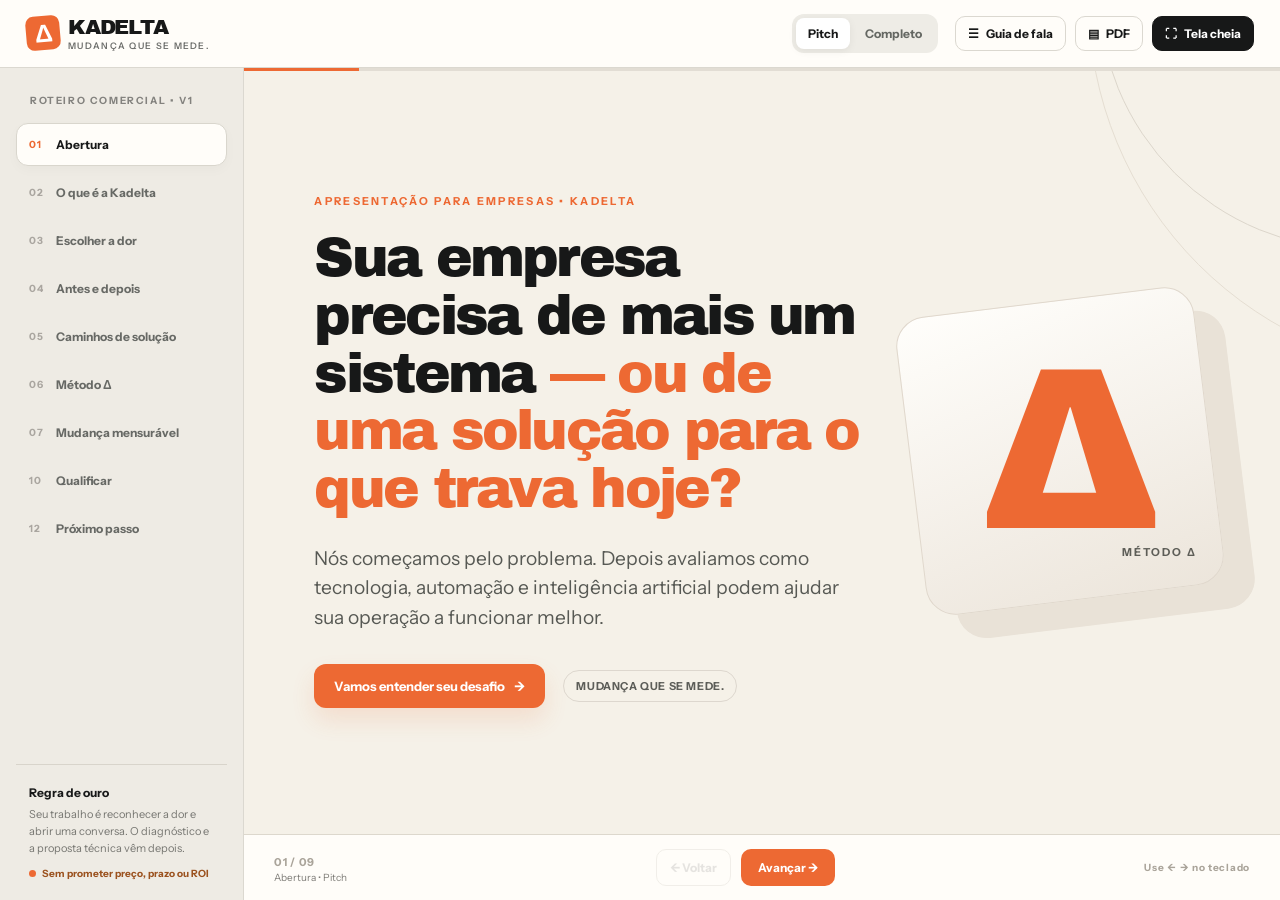
==== index.html @ a5f33285 "Publica apresentação interativa Kadelta no GitHub Pages" ====
<!doctype html>
<html lang="pt-BR">
<head>
<meta charset="utf-8">
<meta name="viewport" content="width=device-width, initial-scale=1">
<meta name="theme-color" content="#f5f1e8">
<meta name="description" content="Conheça a Kadelta, o Método Δ e como transformamos desafios de negócios em soluções digitais com resultados mensuráveis.">
<link rel="icon" type="image/svg+xml" href="./favicon.svg">
<title>Kadelta | Apresentação guiada para prospecção ativa</title>
<style>
@import url('https://fonts.googleapis.com/css2?family=Archivo+Black&family=Instrument+Sans:wght@400;500;600;700;800&display=swap');
:root{--ink:#171818;--orange:#ed6933;--orange-light:#fff0e5;--cream:#f5f1e8;--white:#fffdf9;--gray:#6f706d;--line:#dbd8d0;--soft:#ebe6dc;--dark:#1a1b1b;--display:'Archivo Black','Arial Black',sans-serif;--body:'Instrument Sans',Arial,sans-serif;--shadow:0 16px 50px rgba(17,17,17,.065)}
*{box-sizing:border-box} html{scroll-behavior:smooth} body{margin:0;background:var(--cream);color:var(--ink);font-family:var(--body)}button,input,textarea{font:inherit}button{cursor:pointer}button:focus-visible,input:focus-visible,textarea:focus-visible{outline:3px solid #ee925a;outline-offset:3px}button:disabled{cursor:not-allowed;opacity:.35}.app{height:100dvh;min-height:650px;display:grid;grid-template-columns:244px minmax(0,1fr);grid-template-rows:68px minmax(0,1fr) 66px}.topbar{grid-column:1/-1;display:flex;align-items:center;justify-content:space-between;padding:0 26px;background:var(--white);border-bottom:1px solid var(--line);z-index:15}.brand{display:flex;align-items:center;gap:8px;font-family:var(--display);letter-spacing:-1.2px;font-size:21px;white-space:nowrap}.brand-mark{display:inline-flex;align-items:center;justify-content:center;background:var(--orange);color:white;font-family:Arial,sans-serif;font-size:25px;font-weight:900;line-height:1;width:34px;height:34px;border-radius:8px;transform:rotate(-5deg)}.brand span.small-brand{display:block;font:600 9px/1.2 var(--body);text-transform:uppercase;letter-spacing:1.3px;color:var(--gray);margin-top:3px}.brand-stack{display:flex;flex-direction:column}.top-actions{display:flex;align-items:center;gap:9px}.mode-tabs{display:flex;gap:3px;background:#eeece6;padding:4px;border-radius:12px;margin-right:8px}.mode-tabs button{border:0;background:transparent;padding:8px 12px;font-size:12px;border-radius:8px;color:#646762;font-weight:700}.mode-tabs button.active{background:white;color:var(--ink);box-shadow:0 2px 9px #00000010}.utility{border:1px solid var(--line);background:var(--white);padding:9px 12px;border-radius:10px;font-size:12px;font-weight:700;display:flex;gap:7px;align-items:center;color:var(--ink)}.utility:hover{border-color:var(--orange)}.utility.accent{background:var(--ink);color:white;border-color:var(--ink)}.sidebar{grid-row:2/4;padding:22px 16px 20px;background:#eeebe4;border-right:1px solid var(--line);display:flex;flex-direction:column;overflow-y:auto}.side-eyebrow{font-size:10px;text-transform:uppercase;letter-spacing:1.6px;font-weight:800;color:#83827e;margin:4px 14px 16px}.nav{display:flex;flex-direction:column;gap:5px}.nav button{border:1px solid transparent;padding:13px 12px;text-align:left;border-radius:12px;background:transparent;color:#676965;display:flex;align-items:center;gap:10px;font-size:12px;font-weight:700}.nav button:hover{color:var(--ink);background:#e5e1d7}.nav button.active{background:var(--white);color:var(--ink);border-color:#d9d6cd;box-shadow:0 4px 12px #00000007}.nav button .nav-n{font-size:10px;color:#aaa6a0;width:17px;letter-spacing:.6px}.nav button.active .nav-n{color:var(--orange)}.nav button.ishidden{display:none}.side-bottom{margin-top:auto;padding:20px 13px 0;border-top:1px solid #d8d4cb}.side-bottom .side-title{font-size:12px;font-weight:800;margin-bottom:6px}.side-bottom .side-copy{font-size:11px;color:#777772;line-height:1.55}.side-bottom .side-rule{display:flex;align-items:center;gap:6px;margin-top:10px;font-size:10px;font-weight:800;color:#9b521f}.dot{display:inline-block;width:7px;height:7px;border-radius:50%;background:var(--orange)}.stage{grid-row:2;position:relative;overflow:auto;min-width:0;background:var(--cream)}.slide{display:none;min-height:100%;position:relative;padding:clamp(26px,4.15vw,70px) clamp(28px,5.5vw,90px);animation:enter .34s ease-out;overflow:hidden}.slide.active{display:flex;flex-direction:column;justify-content:center}@keyframes enter{from{opacity:.25;transform:translateY(10px)}to{opacity:1;transform:translateY(0)}}.slide:before{content:'';position:absolute;width:520px;height:520px;right:-340px;top:-340px;border:1px solid #dcd6cb;border-radius:50%;pointer-events:none}.slide:after{content:'';position:absolute;width:750px;height:750px;right:-560px;top:-445px;border:1px solid #e5ded2;border-radius:50%;pointer-events:none}.eyebrow{font-size:11px;letter-spacing:2.3px;font-weight:800;text-transform:uppercase;color:var(--orange);margin-bottom:22px;position:relative}.h1{font:400 clamp(39px,4.3vw,72px)/1.05 var(--display);letter-spacing:-2.7px;max-width:1020px;margin:0 0 25px;position:relative}.h1 .accent,.h2 .accent{color:var(--orange)}.h2{font:400 clamp(33px,3.3vw,52px)/1.11 var(--display);letter-spacing:-1.85px;max-width:1020px;margin:0 0 20px;position:relative}.lede{font-size:clamp(16px,1.5vw,21px);line-height:1.53;max-width:790px;color:#575954;margin:0 0 32px;position:relative}.micro{font-size:12px;line-height:1.55;color:#7d7b76}.tag{display:inline-flex;border-radius:999px;padding:8px 12px;border:1px solid #ddd7ce;color:#5c5d58;font-size:11px;letter-spacing:.6px;font-weight:800;text-transform:uppercase;white-space:nowrap}.cta{display:inline-flex;gap:9px;align-items:center;justify-content:center;background:var(--orange);color:white;border:0;border-radius:12px;padding:14px 20px;font-weight:800;font-size:13px;box-shadow:0 12px 23px #ed693324}.cta:hover{background:#db5726}.cta.secondary{background:var(--ink);box-shadow:none}.slide-content{position:relative;z-index:1;width:100%}.hero-layout{display:grid;grid-template-columns:minmax(0,1.4fr) minmax(240px,.65fr);align-items:center;gap:6vw}.hero-stamp{justify-self:end;position:relative;width:min(32vw,300px);aspect-ratio:1;display:grid;place-items:center;border:1.5px solid #e0d8cd;border-radius:30px;transform:rotate(-7deg);background:linear-gradient(165deg,#fffefb,#ece5db);box-shadow:28px 27px 0 #e9e2d7}.hero-stamp span{color:var(--orange);font:400 clamp(145px,18vw,285px)/1 var(--display);transform:rotate(7deg);letter-spacing:-20px}.hero-stamp .mini-label{position:absolute;bottom:30px;right:25px;font:800 11px var(--body);color:#5d5d57;letter-spacing:2px;transform:rotate(7deg)}.hero-bottom{margin-top:20px;display:flex;align-items:center;gap:18px;flex-wrap:wrap}.split2{display:grid;grid-template-columns:1fr 1fr;gap:18px;margin-top:24px}.split3{display:grid;grid-template-columns:repeat(3,1fr);gap:14px;margin-top:24px}.panel{background:var(--white);border:1px solid #e3ded6;border-radius:20px;padding:clamp(22px,2vw,33px);box-shadow:var(--shadow);min-width:0}.panel.dark{background:var(--dark);border-color:var(--dark);color:#fff}.panel.orange{background:var(--orange);border-color:var(--orange);color:#fff}.panel h3{font-size:21px;font-weight:800;line-height:1.22;letter-spacing:-.5px;margin:0 0 10px}.panel p{font-size:14px;color:#656661;line-height:1.6;margin:0}.panel.dark p,.panel.orange p{color:#d5d3ce}.panel .step-n{font-family:var(--display);color:var(--orange);font-size:35px;margin-bottom:10px}.panel.dark .step-n{color:#ff9c6a}.label-top{display:block;text-transform:uppercase;font-size:10px;font-weight:800;letter-spacing:1.4px;color:#98928a;margin-bottom:12px}.panel.dark .label-top{color:#a8a8a8}.iconbox{width:47px;height:47px;border-radius:12px;background:var(--orange-light);display:grid;place-items:center;font-size:26px;color:var(--orange);font-weight:900;margin-bottom:15px}.card-title{font:800 20px/1.2 var(--body);letter-spacing:-.3px}.journey-wrap{display:flex;gap:12px;align-items:center;flex-wrap:wrap;margin-top:25px}.journey-chip{padding:12px 15px;background:var(--white);border:1px solid #ddd8ce;border-radius:11px;font-size:12px;font-weight:800}.journey-arrow{font-size:23px;color:var(--orange)}.problem-grid{display:grid;grid-template-columns:repeat(3,1fr);gap:11px;margin:23px 0}.problem-choice{border:1px solid #ded8ce;border-radius:15px;background:#fffdf9;padding:17px 19px;text-align:left;min-height:101px;transition:.18s;display:flex;flex-direction:column;gap:9px}.problem-choice:hover{border-color:var(--orange);transform:translateY(-2px)}.problem-choice.selected{border:2px solid var(--orange);background:#fff7ef;padding:16px 18px;box-shadow:0 8px 20px #ee6d2b13}.problem-choice .ico{font-size:24px;color:var(--orange)}.problem-choice .txt{font-size:13px;font-weight:800;line-height:1.25}.insight-band{display:flex;gap:20px;align-items:center;justify-content:space-between;border-top:1px solid #d6d2c9;padding-top:17px;margin-top:8px}.insight-band strong{font-size:15px}.insight-band p{font-size:14px;line-height:1.45;color:#77736c;margin:5px 0 0}.flow-container{display:grid;grid-template-columns:1fr 1fr;gap:17px;margin-top:14px}.flow-card{border-radius:20px;border:1px solid #ded9d0;padding:25px;background:#f0ebe3;min-width:0}.flow-card.future{background:#171818;color:white;border-color:#171818}.flow-card h3{font-size:20px;margin:6px 0 5px;font-weight:800}.flow-card .flow-desc{font-size:13px;line-height:1.45;color:#77736e;margin-bottom:17px;min-height:37px}.flow-card.future .flow-desc{color:#b8b9b4}.nodes{display:flex;align-items:stretch;gap:0;justify-content:space-between}.node{width:29%;min-height:102px;border-radius:12px;border:1px solid #d6d1c6;background:#fffdf8;padding:14px 10px;display:flex;align-items:center;justify-content:center;text-align:center;font-weight:800;font-size:13px;line-height:1.32}.future .node{background:#292b29;border-color:#444743;color:#fafafa}.flow-arrow{display:flex;align-items:center;justify-content:center;font-size:21px;color:#b3aba2;flex:1}.future .flow-arrow{color:#f18b51}.flow-benefit{margin-top:20px;padding:14px;border:1px solid #dddddb;border-radius:11px;background:var(--white);font-weight:700;font-size:13px;color:#5d5c58}.future .flow-benefit{background:#333431;border-color:#444;color:#f6c2a3}.demo-label{font:800 10px var(--body);letter-spacing:1.8px;text-transform:uppercase;color:#a39d91;margin-bottom:14px}.selector-head{display:flex;align-items:flex-end;justify-content:space-between;gap:20px}.solution-grid{display:grid;grid-template-columns:repeat(3,1fr);gap:13px;margin-top:20px}.solution-card{background:var(--white);border:1px solid #e0d9cf;padding:22px 20px;border-radius:17px;min-height:126px}.solution-card[data-reco="true"]{background:var(--orange-light);border:2px solid var(--orange);padding:21px 19px}.solution-card h3{font-size:16px;margin:6px 0 9px}.solution-card p{font-size:12px;color:#787873;line-height:1.46;margin:0}.solution-card .sol-icon{color:var(--orange);font-size:22px}.solution-card .reco{display:none;font-size:10px;letter-spacing:1.1px;text-transform:uppercase;color:#c65018;font-weight:800;margin-bottom:8px}.solution-card[data-reco="true"] .reco{display:block}.solution-bottom{margin-top:19px;border-radius:11px;background:#1b1d1b;color:#fff;padding:16px 20px;display:flex;gap:15px;align-items:center;justify-content:space-between}.solution-bottom span{font-size:12px;color:#d2d1c9}.solution-bottom strong{font-size:14px}.method-grid{display:grid;grid-template-columns:repeat(6,minmax(0,1fr));gap:9px;margin-top:30px}.method-step{padding:18px 11px;min-height:145px;text-align:left;border:1px solid #d8d4cb;border-radius:15px;background:#fffdf9;display:flex;flex-direction:column;gap:14px;justify-content:space-between;transition:.18s}.method-step:hover{border-color:var(--orange)}.method-step.selected{background:#171818;color:#fff;border-color:#171818;transform:translateY(-5px)}.method-step .count{font:400 23px var(--display);color:var(--orange)}.method-step .name{font-size:13px;line-height:1.32;font-weight:800}.method-step .mini-arrow{color:#adaba6;font-size:16px}.method-detail{margin-top:20px;border:1px solid #dfdad0;background:#fffefa;border-radius:15px;padding:20px 24px;display:grid;grid-template-columns:190px 1fr;gap:25px;align-items:center;min-height:115px}.method-detail .phase-name{font:400 18px/1.2 var(--display);letter-spacing:-.5px}.method-detail p{margin:0;color:#5e5f5b;font-size:14px;line-height:1.5}.metric-hero{display:grid;grid-template-columns:1fr .95fr;gap:22px;align-items:center}.metric-title{font:400 clamp(23px,2.5vw,41px)/1.12 var(--display);letter-spacing:-1.2px;margin-bottom:17px}.metric-steps{display:flex;flex-direction:column;gap:12px}.metric-item{background:var(--white);border:1px solid #dcd8d0;border-radius:15px;padding:17px 22px;display:flex;align-items:center;gap:20px}.metric-item .metric-index{font:400 28px var(--display);color:var(--orange)}.metric-item strong{display:block;font-size:14px}.metric-item small{display:block;color:#7d7d77;font-size:12px;margin-top:3px}.meter{display:grid;place-items:center;background:var(--dark);border-radius:25px;color:#fff;aspect-ratio:1/1;max-height:370px;width:100%;position:relative;overflow:hidden;padding:25px;text-align:center}.meter:before{content:'';position:absolute;width:230px;height:230px;border:32px solid #333431;border-top-color:var(--orange);border-radius:50%;transform:rotate(45deg)}.meter-inner{position:relative;background:var(--dark);width:208px;height:208px;display:flex;align-items:center;justify-content:center;flex-direction:column;border-radius:50%;z-index:1}.meter-inner b{color:#fff;font:400 56px var(--display);letter-spacing:-4px}.meter-inner span{color:#c7c9c4;font-size:12px;line-height:1.45;font-weight:700;max-width:150px}.meter small{position:absolute;bottom:25px;color:#9e9e9a;letter-spacing:1.5px;font-size:9px;text-transform:uppercase}.promise{border-radius:22px;background:#171818;color:white;padding:32px;margin-top:20px;display:grid;grid-template-columns:1.2fr 1fr;gap:35px;align-items:center}.promise h3{font:400 26px/1.2 var(--display);letter-spacing:-1px;margin:0}.promise p{font-size:13px;line-height:1.55;color:#b8b7b1;margin:0}.check-grid{display:grid;grid-template-columns:1fr 1fr;gap:14px;margin-top:25px}.check-card{display:flex;align-items:flex-start;gap:15px;padding:22px;background:var(--white);border:1px solid #ded9d0;border-radius:16px}.check-mark{width:32px;height:32px;border-radius:10px;background:var(--orange-light);display:grid;place-items:center;font-size:19px;color:var(--orange);flex-shrink:0}.check-card h3{margin:0 0 7px;font-size:16px}.check-card p{margin:0;font-size:13px;color:#777771;line-height:1.5}.examples{display:grid;grid-template-columns:repeat(3,1fr);gap:15px;margin-top:23px}.ex-card{padding:24px;min-height:234px;background:var(--white);border:1px solid #dcd8d0;border-radius:19px;display:flex;flex-direction:column}.ex-card .scene{display:block;font-size:11px;text-transform:uppercase;letter-spacing:1.1px;color:var(--orange);font-weight:800;margin-bottom:12px}.ex-card h3{font-size:19px;line-height:1.25;letter-spacing:-.4px;margin:0 0 12px}.ex-card p{font-size:13px;line-height:1.5;color:#62625d;margin:0 0 14px}.ex-card .hypo{font-size:12px;font-weight:800;margin-top:auto;padding-top:12px;border-top:1px solid #e4e1da}.form-grid{display:grid;grid-template-columns:1fr 1fr;gap:13px;margin-top:18px}.field{display:flex;flex-direction:column;gap:7px}.field label{font-size:11px;letter-spacing:.5px;color:#706d66;font-weight:800}.field input,.field textarea{width:100%;border:1px solid #d7d4cb;background:var(--white);color:var(--ink);border-radius:12px;padding:14px 15px;font-size:14px;outline:none;resize:vertical}.field textarea{min-height:86px}.field input:focus,.field textarea:focus{border-color:var(--orange)}.question-bar{background:#1a1b1b;border-radius:16px;padding:22px;color:#fff;display:grid;grid-template-columns:1fr auto;gap:20px;align-items:center;margin-top:20px}.question-bar strong{font-size:17px}.question-bar p{font-size:12px;color:#b8b7b1;margin:5px 0 0}.question-bar .cta{white-space:nowrap}.objections{display:grid;grid-template-columns:270px 1fr;gap:17px;margin-top:24px}.obj-menu{display:flex;flex-direction:column;gap:9px}.obj-menu button{background:var(--white);border:1px solid #dbd7ce;border-radius:11px;padding:15px 14px;text-align:left;font-size:13px;font-weight:800;color:#575954}.obj-menu button.active{color:var(--ink);border-color:var(--orange);background:#fff1e7}.obj-detail{border-radius:20px;background:#171818;padding:31px 35px;min-height:320px;color:white;display:flex;flex-direction:column;justify-content:center}.obj-detail .quote{color:#fa9d63;font-size:11px;letter-spacing:1.4px;text-transform:uppercase;font-weight:800;margin-bottom:15px}.obj-detail p{font-size:clamp(17px,1.7vw,24px);line-height:1.52;margin:0;font-weight:600;letter-spacing:-.3px}.obj-detail small{margin-top:22px;color:#b8bab5;font-size:12px;line-height:1.5}.final-layout{display:grid;grid-template-columns:1.15fr .85fr;gap:45px;align-items:center}.final-note{background:#171818;border-radius:22px;color:white;padding:30px;box-shadow:var(--shadow)}.final-note .top{font-size:11px;color:#fa9560;text-transform:uppercase;font-weight:800;letter-spacing:1.3px}.final-note blockquote{font-size:24px;line-height:1.45;font-weight:700;letter-spacing:-.45px;margin:20px 0 28px}.final-note .fine{color:#aaa;font-size:11px;line-height:1.5}.final-check{display:flex;align-items:center;gap:10px;font-size:12px;font-weight:700;margin-top:13px;color:#686967}.final-check .tick{color:var(--orange)}.footer{grid-column:2;grid-row:3;display:flex;align-items:center;justify-content:space-between;padding:0 30px;border-top:1px solid #ddd8cd;background:#fffdf9;z-index:11;gap:12px}.footer small{font-size:11px;font-weight:800;color:#aaa49a;letter-spacing:.7px}.nav-controls{display:flex;align-items:center;gap:10px}.nav-controls .small-btn{border:1px solid #d9d5cc;background:transparent;border-radius:10px;padding:10px 13px;font-weight:800;font-size:12px}.nav-controls .next-btn{border:0;background:var(--orange);color:white;border-radius:10px;padding:11px 17px;font-weight:800;font-size:12px}.progress-track{height:3px;background:#e2ddd4;position:absolute;top:0;left:0;right:0;z-index:5}.progress-track span{height:100%;width:10%;display:block;background:var(--orange);transition:width .3s}.notes-drawer{position:fixed;bottom:75px;left:calc(244px + 30px);right:30px;background:#fffefb;border:1px solid #d9d3c9;border-radius:18px;box-shadow:0 20px 75px #00000025;padding:22px 26px;z-index:30;display:none;max-height:46vh;overflow:auto}.notes-drawer.open{display:block}.note-label{font-size:10px;letter-spacing:1.6px;color:var(--orange);text-transform:uppercase;font-weight:800}.notes-drawer h3{font-size:16px;margin:7px 0 8px}.notes-drawer p{font-size:14px;line-height:1.56;margin:0 0 12px;color:#5c5d57}.notes-drawer .note-tip{padding:11px 15px;background:#fff1e8;border-radius:9px;color:#8b4e2a;font-size:12px;font-weight:700;line-height:1.5}.notes-close{float:right;border:0;background:transparent;color:#8c887f;font-size:20px}.toast{position:fixed;bottom:90px;right:32px;z-index:60;background:#1a1b1b;color:#fff;border-radius:12px;padding:12px 20px;font-size:13px;box-shadow:0 12px 35px #0003;opacity:0;pointer-events:none;transform:translateY(14px);transition:.2s}.toast.show{opacity:1;transform:translateY(0)}.print-banner{display:none}
@media(max-width:1170px){.app{grid-template-columns:190px minmax(0,1fr)}.sidebar{padding:18px 10px}.slide{padding:36px 38px}.h1{font-size:50px}.h2{font-size:38px}.method-grid{grid-template-columns:repeat(3,1fr)}.method-step{min-height:115px}.notes-drawer{left:220px}.solution-card{padding:17px;min-height:140px}.solution-card[data-reco="true"]{padding:16px}.problem-choice{padding:13px 12px}.problem-choice.selected{padding:12px 11px}.top-actions .utility .utext{display:none}}
@media(max-width:790px){.app{display:flex;flex-direction:column;height:100dvh;min-height:0}.topbar{height:63px;flex-shrink:0;padding:0 12px}.brand{font-size:17px}.brand-mark{height:27px;width:27px;font-size:21px}.brand span.small-brand{font-size:8px}.sidebar{display:none}.stage{flex:1;min-height:0}.slide{padding:27px 21px;justify-content:flex-start!important;overflow:auto}.h1{font-size:clamp(33px,9vw,52px);letter-spacing:-1.5px}.h2{font-size:clamp(29px,7vw,39px);letter-spacing:-1.2px}.lede{font-size:15px;margin-bottom:20px}.eyebrow{margin-bottom:14px}.hero-layout,.split2,.flow-container,.metric-hero,.promise,.final-layout,.objections{grid-template-columns:1fr}.hero-stamp{display:none}.split3,.solution-grid,.examples,.problem-grid{grid-template-columns:1fr 1fr}.panel{padding:21px}.method-grid{grid-template-columns:repeat(3,1fr)}.method-step{min-height:105px}.method-detail{grid-template-columns:1fr;gap:8px;padding:16px}.check-grid,.form-grid{grid-template-columns:1fr}.node{font-size:12px;min-height:85px}.flow-card{padding:18px}.journey-wrap{gap:6px}.journey-chip{padding:9px;font-size:11px}.journey-arrow{font-size:17px}.footer{height:62px;flex-shrink:0;padding:0 13px}.footer small{font-size:9px}.notes-drawer{left:12px;right:12px;bottom:67px;max-height:57vh}.top-actions{gap:5px}.utility{padding:8px}.mode-tabs{margin:0 2px}.mode-tabs button{font-size:10px;padding:7px}.meter{height:280px;max-width:320px;justify-self:center}.obj-detail{min-height:245px;padding:25px}.obj-menu{display:flex;flex-direction:row;overflow-x:auto;gap:7px}.obj-menu button{flex-shrink:0;font-size:12px;padding:12px}.question-bar{grid-template-columns:1fr}.question-bar .cta{justify-self:start}.solution-bottom{flex-direction:column;align-items:flex-start}.ex-card{min-height:220px;padding:18px}.ex-card h3{font-size:16px}}
@media(max-width:430px){#printButton{display:flex!important}.mode-tabs button{padding:6px}.top-actions .utility:not(.accent){display:none}.split3,.solution-grid,.examples,.problem-grid{grid-template-columns:1fr}.hero-bottom{margin:10px 0}.slide{padding:24px 17px}.nav-controls{gap:5px}.nav-controls .small-btn{padding:10px 9px}.nav-controls .next-btn{padding:11px 12px}}
@media print{@page{size:landscape;margin:0}.app{display:block;height:auto}.topbar,.sidebar,.footer,.notes-drawer,.toast,.progress-track,.only-screen{display:none!important}.stage{overflow:visible}.slide,.slide.active{display:flex!important;position:relative;min-height:100vh;page-break-after:always;break-after:page;padding:3.6vh 5vw!important;justify-content:center!important;animation:none}.slide:before,.slide:after{opacity:.5}.h1{font-size:56px}.h2{font-size:44px}.print-banner{display:block;position:absolute;bottom:16px;right:25px;color:#777;font-size:10px}}
</style>
</head>
<body>
<div class="app">
<header class="topbar">
 <div class="brand" aria-label="Kadelta"><span class="brand-mark" aria-hidden="true">Δ</span><div class="brand-stack">KADELTA<span class="small-brand">Mudança que se mede.</span></div></div>
 <div class="top-actions">
  <div class="mode-tabs" aria-label="Modo de apresentação"><button data-mode="short" class="active">Pitch</button><button data-mode="all">Completo</button></div>
  <button class="utility" id="notesToggle" title="Ver a fala pronta deste slide">☰ <span class="utext">Guia de fala</span></button>
  <button class="utility" id="printButton" title="Abrir PDF para baixar ou compartilhar">▤ <span class="utext">PDF</span></button>
  <button class="utility accent" id="fullButton" title="Apresentar em tela cheia">⛶ <span class="utext">Tela cheia</span></button>
 </div>
</header>
<aside class="sidebar">
 <div class="side-eyebrow">Roteiro comercial • v1</div>
 <nav class="nav" aria-label="Slides">
  <button data-go="0"><span class="nav-n">01</span>Abertura</button>
  <button data-go="1"><span class="nav-n">02</span>O que é a Kadelta</button>
  <button data-go="2"><span class="nav-n">03</span>Escolher a dor</button>
  <button data-go="3"><span class="nav-n">04</span>Antes e depois</button>
  <button data-go="4"><span class="nav-n">05</span>Caminhos de solução</button>
  <button data-go="5"><span class="nav-n">06</span>Método Δ</button>
  <button data-go="6"><span class="nav-n">07</span>Mudança mensurável</button>
  <button data-go="7"><span class="nav-n">08</span>Entrega responsável</button>
  <button data-go="8"><span class="nav-n">09</span>Exemplos</button>
  <button data-go="9"><span class="nav-n">10</span>Qualificar</button>
  <button data-go="10"><span class="nav-n">11</span>Objeções</button>
  <button data-go="11"><span class="nav-n">12</span>Próximo passo</button>
 </nav>
 <div class="side-bottom">
  <div class="side-title">Regra de ouro</div>
  <div class="side-copy">Seu trabalho é reconhecer a dor e abrir uma conversa. O diagnóstico e a proposta técnica vêm depois.</div>
  <div class="side-rule"><span class="dot"></span> Sem prometer preço, prazo ou ROI</div>
 </div>
</aside>
<main class="stage" id="stage">
 <div class="progress-track"><span id="progress"></span></div>
 <section class="slide active" data-index="0" aria-label="Abertura">
  <div class="slide-content hero-layout"><div>
   <div class="eyebrow">APRESENTAÇÃO PARA EMPRESAS • KADELTA</div>
   <h1 class="h1">Sua empresa precisa de mais um sistema<span class="accent"> — ou de uma solução para o que trava hoje?</span></h1>
   <p class="lede">Nós começamos pelo problema. Depois avaliamos como tecnologia, automação e inteligência artificial podem ajudar sua operação a funcionar melhor.</p>
   <div class="hero-bottom"><button class="cta" data-next>Vamos entender seu desafio <span aria-hidden="true">→</span></button><span class="tag">Mudança que se mede.</span></div>
  </div><div class="hero-stamp" aria-hidden="true"><span>Δ</span><div class="mini-label">MÉTODO Δ</div></div></div>
  <div class="print-banner">Kadelta — Apresentação de prospecção ativa</div>
 </section>
 <section class="slide" data-index="1" aria-label="Sobre a Kadelta">
  <div class="slide-content">
   <div class="eyebrow">01 / O QUE FAZEMOS</div>
   <h2 class="h2">A Kadelta transforma <span class="accent">problemas e ideias</span> em soluções digitais úteis.</h2>
   <p class="lede">Não temos uma resposta única para todos os clientes. Investigamos a necessidade e escolhemos o caminho técnico mais adequado.</p>
   <div class="split2">
    <div class="panel"><div class="iconbox">↗</div><span class="label-top">Para operações que já existem</span><h3>Fazer a empresa funcionar melhor</h3><p>Conectar ferramentas, simplificar rotinas, reduzir retrabalho e criar recursos que faltam ao processo.</p></div>
    <div class="panel dark"><div class="iconbox">✦</div><span class="label-top">Para ideias que precisam nascer</span><h3>Transformar uma ideia em produto</h3><p>Desenhar, testar e construir a primeira versão útil de um app, plataforma, SaaS ou sistema.</p></div>
   </div>
  </div>
 </section>
 <section class="slide" data-index="2" aria-label="Escolher a dor">
  <div class="slide-content">
   <div class="eyebrow">02 / COMECE PELA DOR</div>
   <h2 class="h2">Onde sua empresa sente que <span class="accent">as coisas poderiam funcionar melhor?</span></h2>
   <p class="lede" style="margin-bottom:8px">Selecione o cenário mais próximo. A apresentação adapta os exemplos e indicadores automaticamente.</p>
   <div class="problem-grid" id="scenarioOptions">
    <button class="problem-choice" data-scenario="manual"><span class="ico">↻</span><span class="txt">Trabalho manual e retrabalho</span></button>
    <button class="problem-choice" data-scenario="systems"><span class="ico">⌘</span><span class="txt">Sistemas que não conversam</span></button>
    <button class="problem-choice" data-scenario="service"><span class="ico">◉</span><span class="txt">Atendimento e vendas</span></button>
    <button class="problem-choice" data-scenario="visibility"><span class="ico">▥</span><span class="txt">Falta de indicadores e controle</span></button>
    <button class="problem-choice" data-scenario="product"><span class="ico">✧</span><span class="txt">Criar app, sistema ou produto</span></button>
    <button class="problem-choice" data-scenario="scale"><span class="ico">↗</span><span class="txt">Crescimento com processos frágeis</span></button>
   </div>
   <div class="insight-band"><div><strong>Uma boa pergunta para começar:</strong><p data-bind="question">Em que momento a equipe precisa repetir uma informação?</p></div><span class="tag" id="scenarioTag">Sistemas desconectados</span></div>
  </div>
 </section>
 <section class="slide" data-index="3" aria-label="Fluxo do problema à solução">
  <div class="slide-content">
   <div class="eyebrow">03 / VISUALIZE O PROCESSO</div>
   <h2 class="h2">O problema não precisa continuar <span class="accent">do mesmo jeito.</span></h2>
   <div class="demo-label">Exemplo ilustrativo da oportunidade — o desenho real depende do diagnóstico</div>
   <div class="flow-container">
    <div class="flow-card"><span class="label-top">HOJE / PONTO DE ATRITO</span><h3 data-bind="pain">Sistemas desconectados</h3><p class="flow-desc" data-bind="beforeDescription">As pessoas viram a ligação entre ferramentas isoladas.</p>
     <div class="nodes"><div class="node" data-before="0">Informação nasce</div><span class="flow-arrow">→</span><div class="node" data-before="1">Cópia manual</div><span class="flow-arrow">→</span><div class="node" data-before="2">Conferência</div></div>
     <div class="flow-benefit" data-bind="todayRisk">Redigitação, atraso e risco de inconsistência.</div>
    </div>
    <div class="flow-card future"><span class="label-top">POSSIBILIDADE / A VALIDAR</span><h3 data-bind="futureTitle">Ferramentas integradas</h3><p class="flow-desc" data-bind="afterDescription">Uma informação atravessa o fluxo com regras definidas.</p>
     <div class="nodes"><div class="node" data-after="0">Origem</div><span class="flow-arrow">→</span><div class="node" data-after="1">Integração</div><span class="flow-arrow">→</span><div class="node" data-after="2">Destino</div></div>
     <div class="flow-benefit" data-bind="futureValue">Menos etapas manuais e maior rastreabilidade.</div>
    </div>
   </div>
  </div>
 </section>
 <section class="slide" data-index="4" aria-label="Caminhos de solução">
  <div class="slide-content">
   <div class="eyebrow">04 / COMO PODEMOS ATUAR</div>
   <div class="selector-head"><h2 class="h2" style="max-width:730px;margin-bottom:0">A solução certa é a que <span class="accent">resolve a necessidade.</span></h2><span class="tag">Não empurrar tecnologia</span></div>
   <div class="solution-grid" id="solutionGrid">
    <div class="solution-card" data-solution="config"><div class="reco">Possível caminho</div><span class="sol-icon">◌</span><h3>Ajustar o que já existe</h3><p>Configurar melhor os sistemas e processos atuais.</p></div>
    <div class="solution-card" data-solution="integration"><div class="reco">Possível caminho</div><span class="sol-icon">⇄</span><h3>Conectar ferramentas</h3><p>Fazer as informações circularem entre sistemas.</p></div>
    <div class="solution-card" data-solution="automation"><div class="reco">Possível caminho</div><span class="sol-icon">⚙</span><h3>Automatizar rotinas</h3><p>Executar tarefas repetíveis por regras claras.</p></div>
    <div class="solution-card" data-solution="ai"><div class="reco">Possível caminho</div><span class="sol-icon">✦</span><h3>Aplicar IA</h3><p>Apoiar triagem, leitura, classificação e atendimento.</p></div>
    <div class="solution-card" data-solution="software"><div class="reco">Possível caminho</div><span class="sol-icon">▣</span><h3>Construir software</h3><p>Criar a ferramenta específica que a operação precisa.</p></div>
    <div class="solution-card" data-solution="product"><div class="reco">Possível caminho</div><span class="sol-icon">↗</span><h3>Validar um produto</h3><p>Construir um MVP antes de ampliar o investimento.</p></div>
   </div>
   <div class="solution-bottom"><div><span>Para a situação selecionada:</span><br><strong data-bind="recommendation">Investigar a integração entre as ferramentas atuais.</strong></div><span>Recomendação inicial: hipótese, não diagnóstico concluído.</span></div>
  </div>
 </section>
 <section class="slide" data-index="5" aria-label="Método Delta">
  <div class="slide-content">
   <div class="eyebrow">05 / MÉTODO Δ</div>
   <h2 class="h2">Não é improviso. <span class="accent">É um processo de ponta a ponta.</span></h2>
   <p class="lede">Uma sequência para reduzir incerteza, entregar com clareza e verificar o que mudou.</p>
   <div class="method-grid" id="methodGrid">
    <button class="method-step" data-phase="0"><span class="count">01</span><span class="name">Entender a demanda</span><span class="mini-arrow">↗</span></button>
    <button class="method-step" data-phase="1"><span class="count">02</span><span class="name">Criar o roadmap</span><span class="mini-arrow">↗</span></button>
    <button class="method-step" data-phase="2"><span class="count">03</span><span class="name">Desenhar a solução</span><span class="mini-arrow">↗</span></button>
    <button class="method-step" data-phase="3"><span class="count">04</span><span class="name">Programar</span><span class="mini-arrow">↗</span></button>
    <button class="method-step" data-phase="4"><span class="count">05</span><span class="name">Entregar</span><span class="mini-arrow">↗</span></button>
    <button class="method-step" data-phase="5"><span class="count">06</span><span class="name">Medir o resultado</span><span class="mini-arrow">↗</span></button>
   </div>
   <div class="method-detail"><div class="phase-name" id="phaseName">Entender a demanda</div><p id="phaseDescription">Escutamos quem opera, mapeamos o processo e identificamos o problema a resolver — antes de selecionar tecnologia.</p></div>
  </div>
 </section>
 <section class="slide" data-index="6" aria-label="Medição">
  <div class="slide-content metric-hero">
   <div><div class="eyebrow">06 / RESULTADOS OBSERVÁVEIS</div><h2 class="h2">O projeto não acaba quando <span class="accent">a tela funciona.</span></h2><p class="lede" style="margin-bottom:24px">A pergunta é: qual mudança o negócio consegue perceber e acompanhar?</p>
    <div class="metric-steps"><div class="metric-item"><span class="metric-index">01</span><div><strong>Entendemos a situação atual</strong><small>Registramos a linha de base quando houver dados.</small></div></div><div class="metric-item"><span class="metric-index">02</span><div><strong>Definimos o que deve melhorar</strong><small data-bind="metricLabel">Ex.: horas gastas transferindo dados.</small></div></div><div class="metric-item"><span class="metric-index">03</span><div><strong>Comparamos e evoluímos</strong><small>Avaliamos uso, erros, custo, velocidade ou conversão.</small></div></div></div>
   </div>
   <div class="meter"><div class="meter-inner"><b>Δ</b><span data-bind="metricShort">Menos redigitação manual</span></div><small>MUDANÇA QUE SE MEDE.</small></div>
  </div>
 </section>
 <section class="slide" data-index="7" aria-label="Entrega responsável">
  <div class="slide-content">
   <div class="eyebrow">07 / CONFIANÇA NA EXECUÇÃO</div>
   <h2 class="h2">Construir é parte do trabalho. <span class="accent">Fazer funcionar de verdade é o compromisso.</span></h2>
   <div class="check-grid">
    <div class="check-card"><span class="check-mark">✓</span><div><h3>Escopo claro</h3><p>Combinamos o que entra, o que não entra, responsáveis e critérios de aceite.</p></div></div>
    <div class="check-card"><span class="check-mark">✓</span><div><h3>Qualidade e segurança</h3><p>Planejamos testes, acessos, regras e cuidados proporcionais ao risco.</p></div></div>
    <div class="check-card"><span class="check-mark">✓</span><div><h3>Implantação acompanhada</h3><p>Organizamos a entrada em operação, a validação e a orientação aos usuários.</p></div></div>
    <div class="check-card"><span class="check-mark">✓</span><div><h3>Suporte e evolução definidos</h3><p>Acompanhamento, manutenção e custos recorrentes conforme o que for contratado.</p></div></div>
   </div>
   <div class="promise"><h3>Não é apenas “entregar um software”. É criar uma solução que possa ser usada, mantida e avaliada.</h3><p>Em processos sensíveis, não prometemos autonomia irrestrita de IA nem colocamos protótipos em produção sem validar os riscos.</p></div>
  </div>
 </section>
 <section class="slide" data-index="8" aria-label="Exemplos ilustrativos">
  <div class="slide-content">
   <div class="eyebrow">08 / EXEMPLOS DE CONVERSAS</div>
   <h2 class="h2">Problemas diferentes. <span class="accent">A mesma lógica de trabalho.</span></h2>
   <p class="lede">Exemplos hipotéticos para ilustrar possibilidades. Não representam promessas nem resultados de clientes específicos.</p>
   <div class="examples">
    <div class="ex-card"><span class="scene">RESTAURANTE / OPERAÇÃO</span><h3>Pedidos chegam por vários canais</h3><p>A equipe precisa acompanhar, conferir e organizar etapas em ferramentas diferentes.</p><div class="hypo">Caminho a avaliar: integrar pedidos e visualizar o fluxo.</div></div>
    <div class="ex-card"><span class="scene">COMERCIAL / CRM</span><h3>Leads entram, mas o processo fica manual</h3><p>Informações são copiadas e oportunidades podem se perder na passagem entre etapas.</p><div class="hypo">Caminho a avaliar: regras, integração e automação.</div></div>
    <div class="ex-card"><span class="scene">NOVO NEGÓCIO / PRODUTO</span><h3>Existe uma ideia para um aplicativo</h3><p>Antes de criar todas as funcionalidades, é preciso descobrir o mínimo que vale testar.</p><div class="hypo">Caminho a avaliar: discovery, protótipo e MVP.</div></div>
   </div>
  </div>
 </section>
 <section class="slide" data-index="9" aria-label="Qualificação da oportunidade">
  <div class="slide-content">
   <div class="eyebrow">09 / CONVERSA DE DESCOBERTA</div>
   <h2 class="h2">Três perguntas para sair do “acho que preciso” e chegar a <span class="accent">uma oportunidade real.</span></h2>
   <div class="form-grid">
    <div class="field"><label for="leadCompany">1. Empresa / pessoa responsável</label><input id="leadCompany" placeholder="Ex.: nome da empresa e contato profissional"></div>
    <div class="field"><label for="leadProblem">2. Onde ocorre o problema?</label><input id="leadProblem" placeholder="Descreva em poucas palavras"></div>
    <div class="field"><label for="leadImpact">3. Qual o impacto e a frequência?</label><textarea id="leadImpact" placeholder="Horas, atrasos, erros, vendas, volume... sem inventar números."></textarea></div>
    <div class="field"><label for="leadNext">Quem pode decidir e qual a prioridade?</label><textarea id="leadNext" placeholder="Responsável, urgência, sistemas envolvidos, próximo passo."></textarea></div>
   </div>
   <div class="question-bar"><div><strong>O objetivo é abrir uma boa conversa, não sair com a arquitetura pronta.</strong><p>Registre o que o cliente disse e encaminhe para avaliação.</p></div><button class="cta" id="copyLead">Copiar resumo da conversa</button></div>
  </div>
 </section>
 <section class="slide" data-index="10" aria-label="Objeções frequentes">
  <div class="slide-content">
   <div class="eyebrow">10 / SE O CLIENTE QUESTIONAR</div>
   <h2 class="h2">Respostas simples, <span class="accent">sem precisar ser técnico.</span></h2>
   <p class="lede">Escolha a objeção. Leia como uma conversa natural, sem transformar hipótese em promessa.</p>
   <div class="objections"><div class="obj-menu" id="objectionMenu">
    <button data-obj="0">“Já tenho um sistema.”</button><button data-obj="1">“Consigo fazer com IA.”</button><button data-obj="2">“Quanto custa?”</button><button data-obj="3">“Isso é muito complexo.”</button><button data-obj="4">“Não é prioridade agora.”</button>
   </div><div class="obj-detail"><div class="quote">Você pode responder assim</div><p id="objectionText"></p><small id="objectionHint"></small></div></div>
  </div>
 </section>
 <section class="slide" data-index="11" aria-label="Próximo passo">
  <div class="slide-content final-layout">
   <div>
    <div class="eyebrow">11 / O CONVITE</div>
    <h1 class="h1" style="font-size:clamp(36px,4.3vw,69px)">Antes de oferecer uma ferramenta, <span class="accent">vamos entender o desafio?</span></h1>
    <p class="lede">Uma conversa de descoberta ajuda a levantar o processo, as dores e a viabilidade de seguir para um diagnóstico e uma proposta adequados.</p>
    <div class="final-check"><span class="tick">●</span> Sem compromisso de desenvolvimento nesta primeira conversa</div>
    <div class="final-check"><span class="tick">●</span> Participação de alguém que conheça o processo</div>
    <div class="final-check"><span class="tick">●</span> Próximos passos definidos conforme a oportunidade</div>
    <div class="hero-bottom"><button class="cta" id="copyInvite">Copiar convite para reunião →</button><button class="cta secondary" id="copyAll">Copiar roteiro completo</button></div>
   </div>
   <div class="final-note"><div class="top">Roteiro de encerramento</div><blockquote>“Podemos marcar uma conversa com alguém da sua equipe que conheça bem esse processo? Assim entendemos o contexto e avaliamos qual caminho faz sentido.”</blockquote><div class="fine">KADELTA — MUDANÇA QUE SE MEDE.<br>O diagnóstico técnico, o escopo, o preço e o prazo são definidos posteriormente, conforme a necessidade.</div></div>
  </div>
 </section>
</main>
<footer class="footer"><div><small id="slideIndicator">01 / 08</small><div class="micro" id="slideSubtitle" style="font-size:10px">Abertura • Pitch</div></div><div class="nav-controls"><button class="small-btn" id="prevButton">← Voltar</button><button class="next-btn" id="nextButton">Avançar →</button></div><small style="font-size:10px">Use ← → no teclado</small></footer>
</div>
<div class="notes-drawer" id="notesDrawer" role="region" aria-label="Guia de fala do apresentador"><button class="notes-close" id="notesClose" aria-label="Fechar guia">×</button><div class="note-label">Só para o apresentador • Não leia como propaganda</div><h3 id="noteTitle"></h3><p id="noteMain"></p><div class="note-tip" id="noteTip"></div></div>
<div class="toast" id="toast" role="status" aria-live="polite"></div>
<script>
(function(){'use strict';
 const scenarios={
  manual:{name:'Trabalho manual',pain:'Rotinas que dependem de copiar e conferir',question:'Qual atividade sua equipe faz de novo toda semana e gostaria de não precisar repetir?',beforeDescription:'O trabalho passa por várias ações manuais.',before:['Receber dado','Copiar e conferir','Concluir tarefa'],todayRisk:'Tempo gasto e risco de retrabalho.',futureTitle:'Rotina mais simples',afterDescription:'Etapas previsíveis podem ser organizadas ou automatizadas.',after:['Entrada','Regra definida','Ação registrada'],futureValue:'Mais consistência e menos esforço repetitivo.',recommendation:'Mapear a rotina e avaliar configuração ou automação.',solutions:['config','automation'],metricLabel:'Ex.: horas manuais por semana e taxa de retrabalho.',metricShort:'Tempo e retrabalho acompanhados',followup:'Em que etapa ocorre o maior volume de trabalho manual?'},
  systems:{name:'Sistemas desconectados',pain:'Ferramentas que não trocam informações',question:'Em qual etapa alguém precisa passar informações de um sistema para outro?',beforeDescription:'As pessoas fazem a ligação entre ferramentas isoladas.',before:['Dado em um sistema','Cópia manual','Outro sistema'],todayRisk:'Redigitação, atraso e risco de inconsistência.',futureTitle:'Fluxo de dados conectado',afterDescription:'Uma informação pode circular por regras e integrações.',after:['Origem','Integração','Destino'],futureValue:'Menos transferências manuais e maior rastreabilidade.',recommendation:'Investigar integrações, regras e acessos disponíveis.',solutions:['integration','automation'],metricLabel:'Ex.: quantidade de redigitações, erros e horas de conferência.',metricShort:'Fluxo de informações acompanhado',followup:'Quais sistemas participam e quem confere os dados?'},
  service:{name:'Atendimento e vendas',pain:'Solicitações que demoram a ser atendidas',question:'O que acontece desde que um contato chega até receber o atendimento certo?',beforeDescription:'Demandas chegam e dependem de triagem manual.',before:['Mensagem chega','Fila sem contexto','Repassar contato'],todayRisk:'Demora, encaminhamento incorreto e perda de contexto.',futureTitle:'Triagem e encaminhamento',afterDescription:'Regras e IA assistida podem organizar demandas.',after:['Solicitação','Classificação','Equipe certa'],futureValue:'Atendimento mais consistente, com revisão humana quando necessária.',recommendation:'Mapear o atendimento e avaliar automação ou IA assistida.',solutions:['automation','ai'],metricLabel:'Ex.: tempo até a primeira resposta e encaminhamentos corretos.',metricShort:'Atendimento mensurável',followup:'Quantas solicitações chegam e quais exigem decisão humana?'},
  visibility:{name:'Indicadores e controle',pain:'Decisões sem visão clara da operação',question:'Qual número você precisa saber para decidir e hoje demora para conseguir?',beforeDescription:'As informações são montadas manualmente.',before:['Dados espalhados','Montar planilha','Gerar relatório'],todayRisk:'Decisões atrasadas e números pouco confiáveis.',futureTitle:'Visibilidade da operação',afterDescription:'Dados relevantes podem alimentar uma visão consolidada.',after:['Fontes','Validação','Painel útil'],futureValue:'Informações mais acessíveis, com origem conhecida.',recommendation:'Entender as fontes e avaliar painel ou integração.',solutions:['integration','software'],metricLabel:'Ex.: tempo para preparar relatórios e consistência dos dados.',metricShort:'Indicadores com origem definida',followup:'De onde vêm os números e quais decisões dependem deles?'},
  product:{name:'Novo produto digital',pain:'Uma boa ideia ainda sem produto validado',question:'Qual é a coisa mais importante que usuários reais precisam conseguir fazer na primeira versão?',beforeDescription:'Existe a ideia, mas as hipóteses ainda não foram testadas.',before:['Ideia','Muitas funções','Alto investimento'],todayRisk:'Risco de construir demais antes de validar interesse.',futureTitle:'Primeira versão validável',afterDescription:'Uma entrega menor pode testar a hipótese principal.',after:['Hipótese','MVP','Aprendizado'],futureValue:'Decisões de evolução orientadas por uso e feedback.',recommendation:'Fazer discovery e delimitar um MVP que valide a hipótese.',solutions:['product','software'],metricLabel:'Ex.: uso da funcionalidade principal e feedback dos primeiros usuários.',metricShort:'Validação antes da expansão',followup:'Quem usaria a primeira versão e o que provaria valor?'},
  scale:{name:'Crescimento da operação',pain:'Crescimento maior que a capacidade dos processos',question:'Qual processo começou a dar mais trabalho conforme a empresa cresceu?',beforeDescription:'Mais volume recai sobre o mesmo fluxo frágil.',before:['Mais demanda','Processo manual','Gargalo'],todayRisk:'Erros, lentidão e dependência de poucas pessoas.',futureTitle:'Processo mais robusto',afterDescription:'Fluxos e sistemas podem ser revistos antes de escalar.',after:['Mapear volume','Padronizar fluxo','Escalar com controle'],futureValue:'Maior capacidade operacional, conforme os limites validados.',recommendation:'Priorizar o gargalo e avaliar configuração, integração ou software.',solutions:['config','integration','software'],metricLabel:'Ex.: capacidade por equipe, atrasos e incidentes por volume.',metricShort:'Capacidade e qualidade medidas',followup:'O que deixa de funcionar quando o volume aumenta?'}
 };
 const methods=[
  ['Entender a demanda','Escutamos quem decide e quem opera, mapeamos o processo atual e identificamos o problema a resolver — antes de escolher tecnologia.'],
  ['Criar o roadmap','Definimos prioridades, a menor entrega que gera valor, responsabilidades, dependências e critérios de aceite.'],
  ['Desenhar a solução','Avaliamos as ferramentas existentes, as integrações, os dados, a segurança e o desenho da solução; prototipamos quando necessário.'],
  ['Programar','Construímos em partes demonstráveis e testamos fluxos, exceções, permissões e integrações relevantes.'],
  ['Entregar','Planejamos a implantação, orientamos os responsáveis, validamos a operação e documentamos os limites conhecidos.'],
  ['Medir o resultado','Comparamos indicadores antes e depois quando possível, ouvimos usuários e priorizamos ajustes e evolução.']
 ];
 const objections=[
  {answer:'Ótimo. Talvez vocês nem precisem trocar. Podemos avaliar se o que falta é um ajuste, uma integração entre ferramentas ou uma etapa que ainda ficou manual.',hint:'Não desqualifique o sistema do cliente. Investigue o processo antes de propor outro.'},
  {answer:'Dependendo do problema, sim — e isso pode ser positivo. O ponto é considerar também integração, testes, segurança, manutenção e o tempo que a equipe precisa dedicar para manter tudo funcionando.',hint:'Reconheça a capacidade do cliente. A conversa é sobre responsabilidade e custo total.'},
  {answer:'O investimento depende do processo, das integrações e do que será necessário entregar e manter. Primeiro precisamos entender o escopo para trazer uma estimativa responsável.',hint:'Nunca improvisar preço ou prazo. Encaminhar para diagnóstico.'},
  {answer:'Pode ser mais simples do que parece, mas precisamos verificar. Nosso método começa pelo problema e procura o menor caminho viável, não necessariamente um grande sistema novo.',hint:'Não afirmar que é simples sem verificar dados, regras e riscos.'},
  {answer:'Tudo bem. Vale ao menos entender se é uma oportunidade relevante para o futuro. Se fizer sentido, podemos registrar o contexto e retomar quando houver uma prioridade ou condição concreta.',hint:'Não pressionar. Respeitar preferências e fazer follow-up somente de forma adequada.'}
 ];
 const notes=[
  {title:'Abertura em 20 segundos',script:'“A Kadelta trabalha com empresas que têm um processo travado, sistemas que não se conectam ou uma ideia que precisa virar produto. Antes de sugerir tecnologia, a gente procura entender o que está acontecendo. Posso fazer uma pergunta rápida sobre a operação de vocês?”',tip:'Não comece explicando APIs, agentes de IA ou arquitetura. Faça uma pergunta ao empresário.'},
  {title:'Apresente a empresa sem jargão',script:'“Nós ajudamos empresas de duas formas: melhorando processos que já existem ou construindo um produto digital novo. Às vezes basta conectar duas ferramentas. Às vezes é necessário criar algo específico. É por isso que começamos pela análise da necessidade.”',tip:'A Kadelta não é um software único que promete resolver qualquer tipo de problema.'},
  {title:'Peça que o cliente escolha a dor',script:'“Dessas situações, qual se parece mais com o que vocês vivem hoje? Pode ser uma questão diferente também. Quero entender o que mais pesa na rotina.”',tip:'Clique em uma opção. Se nenhuma servir, registre a dor com as palavras do cliente e não force um encaixe.'},
  {title:'Explique o antes e depois com cuidado',script:'“Imagine que hoje a informação precisa ser copiada de um lugar para outro. Uma possibilidade é criar um fluxo que conecte essas etapas. Não estou dizendo que esse seja o desenho de vocês: esse é um exemplo do tipo de problema que investigamos.”',tip:'Sempre diga que a visualização é ilustrativa. Não prometa uma integração ainda não verificada.'},
  {title:'Mostre que a solução é proporcional',script:'“A gente não vai tentar vender um aplicativo se um ajuste resolver. Primeiro olhamos o que vocês já usam; depois avaliamos integração, automação, IA ou desenvolvimento próprio, conforme a necessidade.”',tip:'Os caminhos destacados são hipóteses iniciais do cenário. A definição real é técnica.'},
  {title:'Explique o Método Δ',script:'“Nosso trabalho segue seis fases: entender a demanda, definir o caminho, desenhar a solução, desenvolver, colocar em uso e medir o resultado. Isso evita começar pela programação antes de saber o que precisa ser resolvido.”',tip:'Clique em cada etapa para detalhar. Para uma reunião curta, basta dizer o nome das seis.'},
  {title:'Venda o resultado, não uma funcionalidade',script:'“Não basta colocar um sistema no ar. A gente quer definir antes o que precisa melhorar: tempo gasto, erros, velocidade de atendimento, visibilidade ou uso da solução. Aí conseguimos acompanhar se houve mudança.”',tip:'Não invente percentuais de ganho. Se não houver linha de base, ela precisa ser construída.'},
  {title:'Reduza a percepção de risco',script:'“A entrega inclui uma definição clara do que será construído e como será validado. Segurança, testes, implantação e suporte são tratados conforme a necessidade e o contrato. Preferimos deixar limites claros a criar uma promessa vaga.”',tip:'Não vender manutenção ilimitada, disponibilidade garantida ou responsabilidade técnica sem acordo.'},
  {title:'Use exemplos apenas para criar identificação',script:'“Em um restaurante, a dor pode estar entre canais de pedidos. Em uma equipe comercial, no fluxo entre CRM e planilhas. Em um produto novo, na necessidade de validar a ideia. O nosso método funciona para investigar contextos diferentes.”',tip:'Estes exemplos são ilustrativos. Não os apresente como cases ou resultados comprovados.'},
  {title:'Qualifique e anote',script:'“Onde o problema aparece? O que ele causa? Com que frequência acontece? Quem conhece bem esse processo e poderia participar de uma conversa mais detalhada?”',tip:'Preencha os campos com as palavras do prospect. Pergunte sobre urgência, responsável, sistemas e impacto.'},
  {title:'Responda sem confronto',script:'“Entendo sua dúvida. Nosso objetivo é avaliar se a Kadelta acrescenta algo útil, não dizer que toda empresa precisa de um desenvolvimento novo.”',tip:'Clique na objeção específica para ver uma resposta pronta. Não entre em discussão técnica sem suporte.'},
  {title:'Convite simples e específico',script:'“Faz sentido marcarmos uma conversa com quem conhece esse processo? Assim a equipe consegue entender o contexto, avaliar a viabilidade e indicar os próximos passos.”',tip:'O prospectador agenda ou encaminha. Não fecha escopo, garante prazo ou precifica sem diagnóstico.'}
 ];
 let current=0,mode='short',scenario='systems',phase=0,obj=0,toastTimer;
 const shortSlides=[0,1,2,3,4,5,6,9,11],allSlides=Array.from({length:12},(_,i)=>i);
 const $=(id)=>document.getElementById(id);
 function activeSequence(){return mode==='short'?shortSlides:allSlides}
 function updateMode(){const seq=activeSequence(); if(!seq.includes(current))current=seq.find(x=>x>current)??seq[seq.length-1]; document.querySelectorAll('[data-mode]').forEach(b=>b.classList.toggle('active',b.dataset.mode===mode));document.querySelectorAll('[data-go]').forEach(b=>b.classList.toggle('ishidden',!seq.includes(Number(b.dataset.go))));render()}
 function go(index){const seq=activeSequence();if(!seq.includes(index))return;current=index;render();$('stage').scrollTop=0}
 function step(delta){const seq=activeSequence(); const next=seq.indexOf(current)+delta;if(next>=0 && next<seq.length)go(seq[next])}
 function render(){document.querySelectorAll('.slide').forEach(s=>s.classList.toggle('active',Number(s.dataset.index)===current));document.querySelectorAll('[data-go]').forEach(b=>b.classList.toggle('active',Number(b.dataset.go)===current));const seq=activeSequence(),pos=seq.indexOf(current);$('progress').style.width=((pos+1)/seq.length*100)+'%';$('slideIndicator').textContent=String(pos+1).padStart(2,'0')+' / '+String(seq.length).padStart(2,'0');$('slideSubtitle').textContent=['Abertura','O que é a Kadelta','Escolher a dor','Antes e depois','Caminhos de solução','Método Δ','Mudança mensurável','Entrega responsável','Exemplos','Qualificar','Objeções','Próximo passo'][current]+' • '+(mode==='short'?'Pitch':'Completo');$('prevButton').disabled=pos===0;$('nextButton').textContent=pos===seq.length-1?'Voltar ao início ↺':'Avançar →';const n=notes[current];$('noteTitle').textContent=n.title;$('noteMain').textContent=n.script;$('noteTip').textContent=n.tip}
 function bindScenario(){const s=scenarios[scenario];document.querySelectorAll('[data-scenario]').forEach(b=>{b.classList.toggle('selected',b.dataset.scenario===scenario);b.setAttribute('aria-pressed',b.dataset.scenario===scenario?'true':'false')});document.querySelectorAll('[data-bind]').forEach(el=>{const value=s[el.dataset.bind];if(value!==undefined)el.textContent=value});document.querySelectorAll('[data-before]').forEach(el=>el.textContent=s.before[Number(el.dataset.before)]);document.querySelectorAll('[data-after]').forEach(el=>el.textContent=s.after[Number(el.dataset.after)]);document.querySelectorAll('[data-solution]').forEach(el=>el.setAttribute('data-reco',s.solutions.includes(el.dataset.solution)?'true':'false'));$('scenarioTag').textContent=s.name}
 function updatePhase(){document.querySelectorAll('[data-phase]').forEach(b=>b.classList.toggle('selected',Number(b.dataset.phase)===phase));$('phaseName').textContent=methods[phase][0];$('phaseDescription').textContent=methods[phase][1]}
 function updateObjection(){document.querySelectorAll('[data-obj]').forEach(b=>b.classList.toggle('active',Number(b.dataset.obj)===obj));$('objectionText').textContent='“'+objections[obj].answer+'”';$('objectionHint').textContent='Dica para a equipe: '+objections[obj].hint}
 function leadSummary(){const g=id=>($(id).value||'Não informado').trim();return 'KADELTA — REGISTRO DE PROSPECÇÃO\nData: '+new Date().toLocaleDateString('pt-BR')+'\nEmpresa/contato: '+g('leadCompany')+'\nCenário escolhido: '+scenarios[scenario].name+'\nDor nas palavras do prospect: '+g('leadProblem')+'\nImpacto/frequência: '+g('leadImpact')+'\nResponsável, prioridade e próximos passos: '+g('leadNext')+'\nPergunta adicional: '+scenarios[scenario].followup+'\nHipótese inicial (não validada): '+scenarios[scenario].recommendation+'\nStatus: Encaminhar para avaliação / diagnóstico.\nObservação: Nenhum prazo, preço ou ganho foi prometido.'}
 function invite(){return 'Olá! Gostaria de convidar você e a pessoa que conhece melhor esse processo para uma conversa de descoberta com a Kadelta. A ideia é entender a situação atual, o impacto e a viabilidade de uma solução — sem partir de uma ferramenta específica. Faz sentido agendarmos?\n\nKadelta — Mudança que se mede.'}
 function fullScript(){return ['KADELTA — ROTEIRO DE APRESENTAÇÃO E PROSPECÇÃO','Cenário selecionado: '+scenarios[scenario].name,'Pergunta de descoberta: '+scenarios[scenario].question,'Hipótese para avaliar: '+scenarios[scenario].recommendation,'',...notes.map((n,i)=>String(i+1).padStart(2,'0')+' — '+n.title+'\n'+n.script+'\nDica: '+n.tip+'\n'),'\nMÉTODO Δ\n'+methods.map((m,i)=>(i+1)+'. '+m[0]+' — '+m[1]).join('\n'),'\nREGISTRO DO PROSPECT\n'+leadSummary(),'\nCONVITE\n'+invite()].join('\n')}
 function toast(msg){$('toast').textContent=msg;$('toast').classList.add('show');clearTimeout(toastTimer);toastTimer=setTimeout(()=>$('toast').classList.remove('show'),2700)}
 async function copyText(t){try{if(navigator.clipboard&&window.isSecureContext){await navigator.clipboard.writeText(t)}else{let el=document.createElement('textarea');el.value=t;el.style.position='fixed';el.style.left='-9999px';document.body.appendChild(el);el.select();if(!document.execCommand('copy'))throw Error('No copy');el.remove()}toast('Texto copiado.')}catch(e){toast('Seu navegador bloqueou a cópia. Selecione o texto manualmente.')}}
 document.querySelectorAll('[data-next]').forEach(b=>b.addEventListener('click',()=>step(1)));
 document.querySelectorAll('[data-mode]').forEach(b=>b.addEventListener('click',()=>{mode=b.dataset.mode;updateMode()}));
 document.querySelectorAll('[data-go]').forEach(b=>b.addEventListener('click',()=>go(Number(b.dataset.go))));
 document.querySelectorAll('[data-scenario]').forEach(b=>b.addEventListener('click',()=>{scenario=b.dataset.scenario;bindScenario()}));
 document.querySelectorAll('[data-phase]').forEach(b=>b.addEventListener('click',()=>{phase=Number(b.dataset.phase);updatePhase()}));
 document.querySelectorAll('[data-obj]').forEach(b=>b.addEventListener('click',()=>{obj=Number(b.dataset.obj);updateObjection()}));
 $('prevButton').addEventListener('click',()=>step(-1));$('nextButton').addEventListener('click',()=>{if(current===activeSequence().at(-1))go(activeSequence()[0]);else step(1)});
 $('notesToggle').addEventListener('click',()=>{$('notesDrawer').classList.toggle('open')});$('notesClose').addEventListener('click',()=>$('notesDrawer').classList.remove('open'));
 $('printButton').addEventListener('click',()=>{window.open('./Kadelta_Apresentacao_Prospecao_Celular.pdf','_blank','noopener');});
 $('fullButton').addEventListener('click',()=>{if(!document.fullscreenElement){document.documentElement.requestFullscreen?.().catch(()=>toast('Tela cheia não disponível neste navegador.'))}else document.exitFullscreen?.()});
 $('copyLead').addEventListener('click',()=>copyText(leadSummary()));$('copyInvite').addEventListener('click',()=>copyText(invite()));$('copyAll').addEventListener('click',()=>copyText(fullScript()));
 document.addEventListener('keydown',(event)=>{const tag=(document.activeElement.tagName||'').toLowerCase();if(['input','textarea'].includes(tag)||event.altKey||event.ctrlKey||event.metaKey)return;if(event.key==='ArrowRight'||event.key==='PageDown'){event.preventDefault();step(1)}if(event.key==='ArrowLeft'||event.key==='PageUp'){event.preventDefault();step(-1)}if(event.key==='Escape')$('notesDrawer').classList.remove('open');if(event.key==='g'||event.key==='G')$('notesDrawer').classList.toggle('open')});
 updateMode();bindScenario();updatePhase();updateObjection();
})();
</script>
</body>
</html>
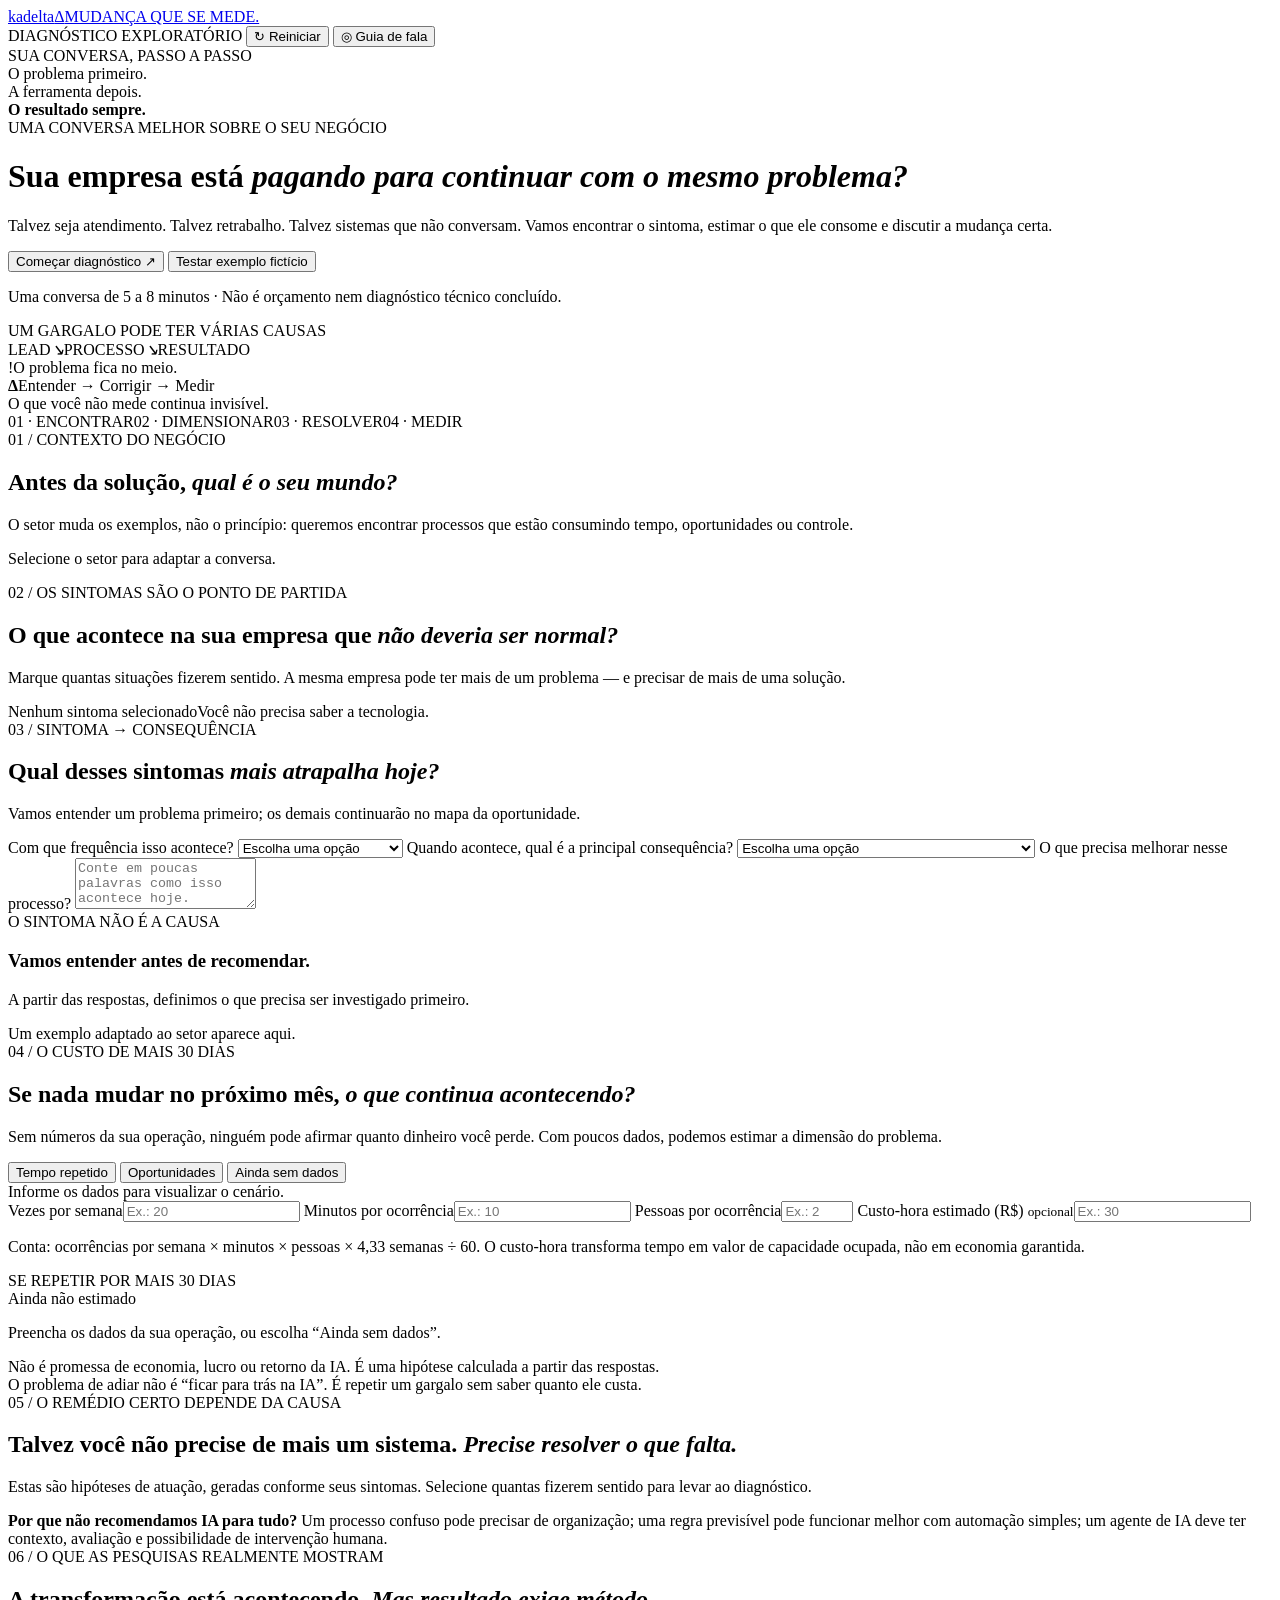
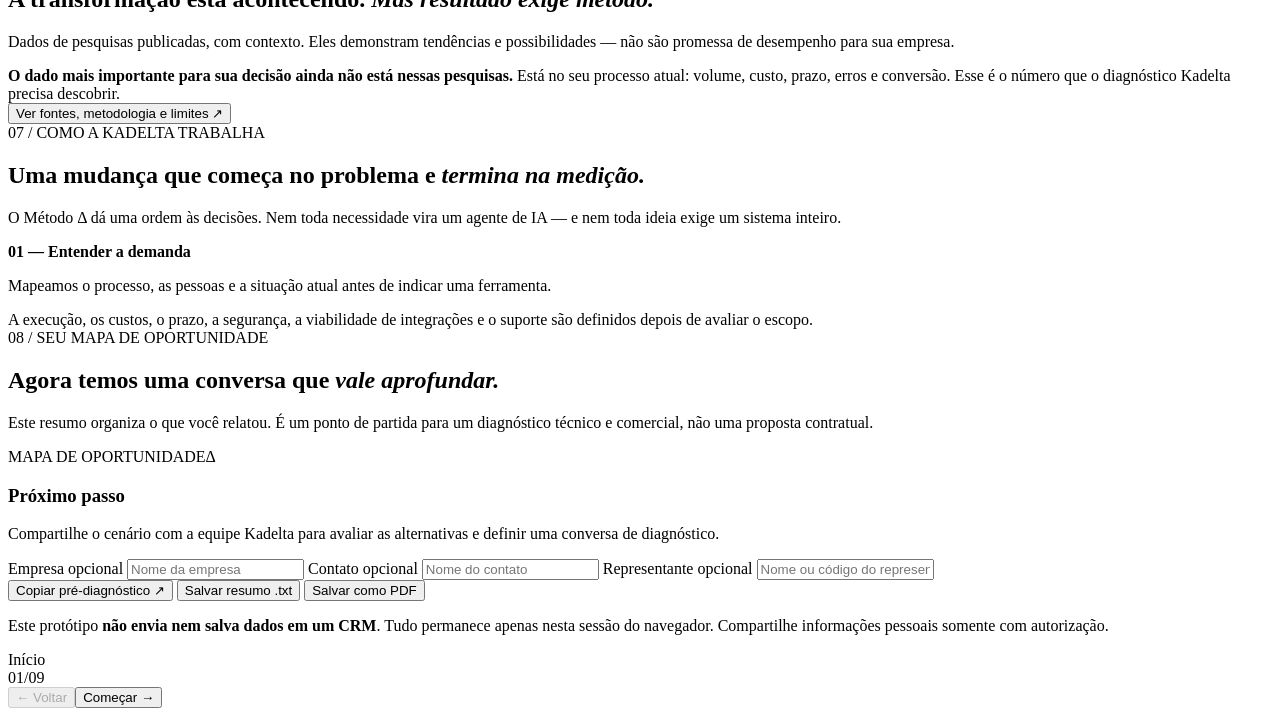
==== commit c0d7ef00: "Apresentação adaptativa V1: index.html" ====
--- a/index.html
+++ b/index.html
@@ -1,285 +1,225 @@
 <!doctype html>
 <html lang="pt-BR">
 <head>
-<meta charset="utf-8">
-<meta name="viewport" content="width=device-width, initial-scale=1">
-<meta name="theme-color" content="#f5f1e8">
-<meta name="description" content="Conheça a Kadelta, o Método Δ e como transformamos desafios de negócios em soluções digitais com resultados mensuráveis.">
-<link rel="icon" type="image/svg+xml" href="./favicon.svg">
-<title>Kadelta | Apresentação guiada para prospecção ativa</title>
-<style>
-@import url('https://fonts.googleapis.com/css2?family=Archivo+Black&family=Instrument+Sans:wght@400;500;600;700;800&display=swap');
-:root{--ink:#171818;--orange:#ed6933;--orange-light:#fff0e5;--cream:#f5f1e8;--white:#fffdf9;--gray:#6f706d;--line:#dbd8d0;--soft:#ebe6dc;--dark:#1a1b1b;--display:'Archivo Black','Arial Black',sans-serif;--body:'Instrument Sans',Arial,sans-serif;--shadow:0 16px 50px rgba(17,17,17,.065)}
-*{box-sizing:border-box} html{scroll-behavior:smooth} body{margin:0;background:var(--cream);color:var(--ink);font-family:var(--body)}button,input,textarea{font:inherit}button{cursor:pointer}button:focus-visible,input:focus-visible,textarea:focus-visible{outline:3px solid #ee925a;outline-offset:3px}button:disabled{cursor:not-allowed;opacity:.35}.app{height:100dvh;min-height:650px;display:grid;grid-template-columns:244px minmax(0,1fr);grid-template-rows:68px minmax(0,1fr) 66px}.topbar{grid-column:1/-1;display:flex;align-items:center;justify-content:space-between;padding:0 26px;background:var(--white);border-bottom:1px solid var(--line);z-index:15}.brand{display:flex;align-items:center;gap:8px;font-family:var(--display);letter-spacing:-1.2px;font-size:21px;white-space:nowrap}.brand-mark{display:inline-flex;align-items:center;justify-content:center;background:var(--orange);color:white;font-family:Arial,sans-serif;font-size:25px;font-weight:900;line-height:1;width:34px;height:34px;border-radius:8px;transform:rotate(-5deg)}.brand span.small-brand{display:block;font:600 9px/1.2 var(--body);text-transform:uppercase;letter-spacing:1.3px;color:var(--gray);margin-top:3px}.brand-stack{display:flex;flex-direction:column}.top-actions{display:flex;align-items:center;gap:9px}.mode-tabs{display:flex;gap:3px;background:#eeece6;padding:4px;border-radius:12px;margin-right:8px}.mode-tabs button{border:0;background:transparent;padding:8px 12px;font-size:12px;border-radius:8px;color:#646762;font-weight:700}.mode-tabs button.active{background:white;color:var(--ink);box-shadow:0 2px 9px #00000010}.utility{border:1px solid var(--line);background:var(--white);padding:9px 12px;border-radius:10px;font-size:12px;font-weight:700;display:flex;gap:7px;align-items:center;color:var(--ink)}.utility:hover{border-color:var(--orange)}.utility.accent{background:var(--ink);color:white;border-color:var(--ink)}.sidebar{grid-row:2/4;padding:22px 16px 20px;background:#eeebe4;border-right:1px solid var(--line);display:flex;flex-direction:column;overflow-y:auto}.side-eyebrow{font-size:10px;text-transform:uppercase;letter-spacing:1.6px;font-weight:800;color:#83827e;margin:4px 14px 16px}.nav{display:flex;flex-direction:column;gap:5px}.nav button{border:1px solid transparent;padding:13px 12px;text-align:left;border-radius:12px;background:transparent;color:#676965;display:flex;align-items:center;gap:10px;font-size:12px;font-weight:700}.nav button:hover{color:var(--ink);background:#e5e1d7}.nav button.active{background:var(--white);color:var(--ink);border-color:#d9d6cd;box-shadow:0 4px 12px #00000007}.nav button .nav-n{font-size:10px;color:#aaa6a0;width:17px;letter-spacing:.6px}.nav button.active .nav-n{color:var(--orange)}.nav button.ishidden{display:none}.side-bottom{margin-top:auto;padding:20px 13px 0;border-top:1px solid #d8d4cb}.side-bottom .side-title{font-size:12px;font-weight:800;margin-bottom:6px}.side-bottom .side-copy{font-size:11px;color:#777772;line-height:1.55}.side-bottom .side-rule{display:flex;align-items:center;gap:6px;margin-top:10px;font-size:10px;font-weight:800;color:#9b521f}.dot{display:inline-block;width:7px;height:7px;border-radius:50%;background:var(--orange)}.stage{grid-row:2;position:relative;overflow:auto;min-width:0;background:var(--cream)}.slide{display:none;min-height:100%;position:relative;padding:clamp(26px,4.15vw,70px) clamp(28px,5.5vw,90px);animation:enter .34s ease-out;overflow:hidden}.slide.active{display:flex;flex-direction:column;justify-content:center}@keyframes enter{from{opacity:.25;transform:translateY(10px)}to{opacity:1;transform:translateY(0)}}.slide:before{content:'';position:absolute;width:520px;height:520px;right:-340px;top:-340px;border:1px solid #dcd6cb;border-radius:50%;pointer-events:none}.slide:after{content:'';position:absolute;width:750px;height:750px;right:-560px;top:-445px;border:1px solid #e5ded2;border-radius:50%;pointer-events:none}.eyebrow{font-size:11px;letter-spacing:2.3px;font-weight:800;text-transform:uppercase;color:var(--orange);margin-bottom:22px;position:relative}.h1{font:400 clamp(39px,4.3vw,72px)/1.05 var(--display);letter-spacing:-2.7px;max-width:1020px;margin:0 0 25px;position:relative}.h1 .accent,.h2 .accent{color:var(--orange)}.h2{font:400 clamp(33px,3.3vw,52px)/1.11 var(--display);letter-spacing:-1.85px;max-width:1020px;margin:0 0 20px;position:relative}.lede{font-size:clamp(16px,1.5vw,21px);line-height:1.53;max-width:790px;color:#575954;margin:0 0 32px;position:relative}.micro{font-size:12px;line-height:1.55;color:#7d7b76}.tag{display:inline-flex;border-radius:999px;padding:8px 12px;border:1px solid #ddd7ce;color:#5c5d58;font-size:11px;letter-spacing:.6px;font-weight:800;text-transform:uppercase;white-space:nowrap}.cta{display:inline-flex;gap:9px;align-items:center;justify-content:center;background:var(--orange);color:white;border:0;border-radius:12px;padding:14px 20px;font-weight:800;font-size:13px;box-shadow:0 12px 23px #ed693324}.cta:hover{background:#db5726}.cta.secondary{background:var(--ink);box-shadow:none}.slide-content{position:relative;z-index:1;width:100%}.hero-layout{display:grid;grid-template-columns:minmax(0,1.4fr) minmax(240px,.65fr);align-items:center;gap:6vw}.hero-stamp{justify-self:end;position:relative;width:min(32vw,300px);aspect-ratio:1;display:grid;place-items:center;border:1.5px solid #e0d8cd;border-radius:30px;transform:rotate(-7deg);background:linear-gradient(165deg,#fffefb,#ece5db);box-shadow:28px 27px 0 #e9e2d7}.hero-stamp span{color:var(--orange);font:400 clamp(145px,18vw,285px)/1 var(--display);transform:rotate(7deg);letter-spacing:-20px}.hero-stamp .mini-label{position:absolute;bottom:30px;right:25px;font:800 11px var(--body);color:#5d5d57;letter-spacing:2px;transform:rotate(7deg)}.hero-bottom{margin-top:20px;display:flex;align-items:center;gap:18px;flex-wrap:wrap}.split2{display:grid;grid-template-columns:1fr 1fr;gap:18px;margin-top:24px}.split3{display:grid;grid-template-columns:repeat(3,1fr);gap:14px;margin-top:24px}.panel{background:var(--white);border:1px solid #e3ded6;border-radius:20px;padding:clamp(22px,2vw,33px);box-shadow:var(--shadow);min-width:0}.panel.dark{background:var(--dark);border-color:var(--dark);color:#fff}.panel.orange{background:var(--orange);border-color:var(--orange);color:#fff}.panel h3{font-size:21px;font-weight:800;line-height:1.22;letter-spacing:-.5px;margin:0 0 10px}.panel p{font-size:14px;color:#656661;line-height:1.6;margin:0}.panel.dark p,.panel.orange p{color:#d5d3ce}.panel .step-n{font-family:var(--display);color:var(--orange);font-size:35px;margin-bottom:10px}.panel.dark .step-n{color:#ff9c6a}.label-top{display:block;text-transform:uppercase;font-size:10px;font-weight:800;letter-spacing:1.4px;color:#98928a;margin-bottom:12px}.panel.dark .label-top{color:#a8a8a8}.iconbox{width:47px;height:47px;border-radius:12px;background:var(--orange-light);display:grid;place-items:center;font-size:26px;color:var(--orange);font-weight:900;margin-bottom:15px}.card-title{font:800 20px/1.2 var(--body);letter-spacing:-.3px}.journey-wrap{display:flex;gap:12px;align-items:center;flex-wrap:wrap;margin-top:25px}.journey-chip{padding:12px 15px;background:var(--white);border:1px solid #ddd8ce;border-radius:11px;font-size:12px;font-weight:800}.journey-arrow{font-size:23px;color:var(--orange)}.problem-grid{display:grid;grid-template-columns:repeat(3,1fr);gap:11px;margin:23px 0}.problem-choice{border:1px solid #ded8ce;border-radius:15px;background:#fffdf9;padding:17px 19px;text-align:left;min-height:101px;transition:.18s;display:flex;flex-direction:column;gap:9px}.problem-choice:hover{border-color:var(--orange);transform:translateY(-2px)}.problem-choice.selected{border:2px solid var(--orange);background:#fff7ef;padding:16px 18px;box-shadow:0 8px 20px #ee6d2b13}.problem-choice .ico{font-size:24px;color:var(--orange)}.problem-choice .txt{font-size:13px;font-weight:800;line-height:1.25}.insight-band{display:flex;gap:20px;align-items:center;justify-content:space-between;border-top:1px solid #d6d2c9;padding-top:17px;margin-top:8px}.insight-band strong{font-size:15px}.insight-band p{font-size:14px;line-height:1.45;color:#77736c;margin:5px 0 0}.flow-container{display:grid;grid-template-columns:1fr 1fr;gap:17px;margin-top:14px}.flow-card{border-radius:20px;border:1px solid #ded9d0;padding:25px;background:#f0ebe3;min-width:0}.flow-card.future{background:#171818;color:white;border-color:#171818}.flow-card h3{font-size:20px;margin:6px 0 5px;font-weight:800}.flow-card .flow-desc{font-size:13px;line-height:1.45;color:#77736e;margin-bottom:17px;min-height:37px}.flow-card.future .flow-desc{color:#b8b9b4}.nodes{display:flex;align-items:stretch;gap:0;justify-content:space-between}.node{width:29%;min-height:102px;border-radius:12px;border:1px solid #d6d1c6;background:#fffdf8;padding:14px 10px;display:flex;align-items:center;justify-content:center;text-align:center;font-weight:800;font-size:13px;line-height:1.32}.future .node{background:#292b29;border-color:#444743;color:#fafafa}.flow-arrow{display:flex;align-items:center;justify-content:center;font-size:21px;color:#b3aba2;flex:1}.future .flow-arrow{color:#f18b51}.flow-benefit{margin-top:20px;padding:14px;border:1px solid #dddddb;border-radius:11px;background:var(--white);font-weight:700;font-size:13px;color:#5d5c58}.future .flow-benefit{background:#333431;border-color:#444;color:#f6c2a3}.demo-label{font:800 10px var(--body);letter-spacing:1.8px;text-transform:uppercase;color:#a39d91;margin-bottom:14px}.selector-head{display:flex;align-items:flex-end;justify-content:space-between;gap:20px}.solution-grid{display:grid;grid-template-columns:repeat(3,1fr);gap:13px;margin-top:20px}.solution-card{background:var(--white);border:1px solid #e0d9cf;padding:22px 20px;border-radius:17px;min-height:126px}.solution-card[data-reco="true"]{background:var(--orange-light);border:2px solid var(--orange);padding:21px 19px}.solution-card h3{font-size:16px;margin:6px 0 9px}.solution-card p{font-size:12px;color:#787873;line-height:1.46;margin:0}.solution-card .sol-icon{color:var(--orange);font-size:22px}.solution-card .reco{display:none;font-size:10px;letter-spacing:1.1px;text-transform:uppercase;color:#c65018;font-weight:800;margin-bottom:8px}.solution-card[data-reco="true"] .reco{display:block}.solution-bottom{margin-top:19px;border-radius:11px;background:#1b1d1b;color:#fff;padding:16px 20px;display:flex;gap:15px;align-items:center;justify-content:space-between}.solution-bottom span{font-size:12px;color:#d2d1c9}.solution-bottom strong{font-size:14px}.method-grid{display:grid;grid-template-columns:repeat(6,minmax(0,1fr));gap:9px;margin-top:30px}.method-step{padding:18px 11px;min-height:145px;text-align:left;border:1px solid #d8d4cb;border-radius:15px;background:#fffdf9;display:flex;flex-direction:column;gap:14px;justify-content:space-between;transition:.18s}.method-step:hover{border-color:var(--orange)}.method-step.selected{background:#171818;color:#fff;border-color:#171818;transform:translateY(-5px)}.method-step .count{font:400 23px var(--display);color:var(--orange)}.method-step .name{font-size:13px;line-height:1.32;font-weight:800}.method-step .mini-arrow{color:#adaba6;font-size:16px}.method-detail{margin-top:20px;border:1px solid #dfdad0;background:#fffefa;border-radius:15px;padding:20px 24px;display:grid;grid-template-columns:190px 1fr;gap:25px;align-items:center;min-height:115px}.method-detail .phase-name{font:400 18px/1.2 var(--display);letter-spacing:-.5px}.method-detail p{margin:0;color:#5e5f5b;font-size:14px;line-height:1.5}.metric-hero{display:grid;grid-template-columns:1fr .95fr;gap:22px;align-items:center}.metric-title{font:400 clamp(23px,2.5vw,41px)/1.12 var(--display);letter-spacing:-1.2px;margin-bottom:17px}.metric-steps{display:flex;flex-direction:column;gap:12px}.metric-item{background:var(--white);border:1px solid #dcd8d0;border-radius:15px;padding:17px 22px;display:flex;align-items:center;gap:20px}.metric-item .metric-index{font:400 28px var(--display);color:var(--orange)}.metric-item strong{display:block;font-size:14px}.metric-item small{display:block;color:#7d7d77;font-size:12px;margin-top:3px}.meter{display:grid;place-items:center;background:var(--dark);border-radius:25px;color:#fff;aspect-ratio:1/1;max-height:370px;width:100%;position:relative;overflow:hidden;padding:25px;text-align:center}.meter:before{content:'';position:absolute;width:230px;height:230px;border:32px solid #333431;border-top-color:var(--orange);border-radius:50%;transform:rotate(45deg)}.meter-inner{position:relative;background:var(--dark);width:208px;height:208px;display:flex;align-items:center;justify-content:center;flex-direction:column;border-radius:50%;z-index:1}.meter-inner b{color:#fff;font:400 56px var(--display);letter-spacing:-4px}.meter-inner span{color:#c7c9c4;font-size:12px;line-height:1.45;font-weight:700;max-width:150px}.meter small{position:absolute;bottom:25px;color:#9e9e9a;letter-spacing:1.5px;font-size:9px;text-transform:uppercase}.promise{border-radius:22px;background:#171818;color:white;padding:32px;margin-top:20px;display:grid;grid-template-columns:1.2fr 1fr;gap:35px;align-items:center}.promise h3{font:400 26px/1.2 var(--display);letter-spacing:-1px;margin:0}.promise p{font-size:13px;line-height:1.55;color:#b8b7b1;margin:0}.check-grid{display:grid;grid-template-columns:1fr 1fr;gap:14px;margin-top:25px}.check-card{display:flex;align-items:flex-start;gap:15px;padding:22px;background:var(--white);border:1px solid #ded9d0;border-radius:16px}.check-mark{width:32px;height:32px;border-radius:10px;background:var(--orange-light);display:grid;place-items:center;font-size:19px;color:var(--orange);flex-shrink:0}.check-card h3{margin:0 0 7px;font-size:16px}.check-card p{margin:0;font-size:13px;color:#777771;line-height:1.5}.examples{display:grid;grid-template-columns:repeat(3,1fr);gap:15px;margin-top:23px}.ex-card{padding:24px;min-height:234px;background:var(--white);border:1px solid #dcd8d0;border-radius:19px;display:flex;flex-direction:column}.ex-card .scene{display:block;font-size:11px;text-transform:uppercase;letter-spacing:1.1px;color:var(--orange);font-weight:800;margin-bottom:12px}.ex-card h3{font-size:19px;line-height:1.25;letter-spacing:-.4px;margin:0 0 12px}.ex-card p{font-size:13px;line-height:1.5;color:#62625d;margin:0 0 14px}.ex-card .hypo{font-size:12px;font-weight:800;margin-top:auto;padding-top:12px;border-top:1px solid #e4e1da}.form-grid{display:grid;grid-template-columns:1fr 1fr;gap:13px;margin-top:18px}.field{display:flex;flex-direction:column;gap:7px}.field label{font-size:11px;letter-spacing:.5px;color:#706d66;font-weight:800}.field input,.field textarea{width:100%;border:1px solid #d7d4cb;background:var(--white);color:var(--ink);border-radius:12px;padding:14px 15px;font-size:14px;outline:none;resize:vertical}.field textarea{min-height:86px}.field input:focus,.field textarea:focus{border-color:var(--orange)}.question-bar{background:#1a1b1b;border-radius:16px;padding:22px;color:#fff;display:grid;grid-template-columns:1fr auto;gap:20px;align-items:center;margin-top:20px}.question-bar strong{font-size:17px}.question-bar p{font-size:12px;color:#b8b7b1;margin:5px 0 0}.question-bar .cta{white-space:nowrap}.objections{display:grid;grid-template-columns:270px 1fr;gap:17px;margin-top:24px}.obj-menu{display:flex;flex-direction:column;gap:9px}.obj-menu button{background:var(--white);border:1px solid #dbd7ce;border-radius:11px;padding:15px 14px;text-align:left;font-size:13px;font-weight:800;color:#575954}.obj-menu button.active{color:var(--ink);border-color:var(--orange);background:#fff1e7}.obj-detail{border-radius:20px;background:#171818;padding:31px 35px;min-height:320px;color:white;display:flex;flex-direction:column;justify-content:center}.obj-detail .quote{color:#fa9d63;font-size:11px;letter-spacing:1.4px;text-transform:uppercase;font-weight:800;margin-bottom:15px}.obj-detail p{font-size:clamp(17px,1.7vw,24px);line-height:1.52;margin:0;font-weight:600;letter-spacing:-.3px}.obj-detail small{margin-top:22px;color:#b8bab5;font-size:12px;line-height:1.5}.final-layout{display:grid;grid-template-columns:1.15fr .85fr;gap:45px;align-items:center}.final-note{background:#171818;border-radius:22px;color:white;padding:30px;box-shadow:var(--shadow)}.final-note .top{font-size:11px;color:#fa9560;text-transform:uppercase;font-weight:800;letter-spacing:1.3px}.final-note blockquote{font-size:24px;line-height:1.45;font-weight:700;letter-spacing:-.45px;margin:20px 0 28px}.final-note .fine{color:#aaa;font-size:11px;line-height:1.5}.final-check{display:flex;align-items:center;gap:10px;font-size:12px;font-weight:700;margin-top:13px;color:#686967}.final-check .tick{color:var(--orange)}.footer{grid-column:2;grid-row:3;display:flex;align-items:center;justify-content:space-between;padding:0 30px;border-top:1px solid #ddd8cd;background:#fffdf9;z-index:11;gap:12px}.footer small{font-size:11px;font-weight:800;color:#aaa49a;letter-spacing:.7px}.nav-controls{display:flex;align-items:center;gap:10px}.nav-controls .small-btn{border:1px solid #d9d5cc;background:transparent;border-radius:10px;padding:10px 13px;font-weight:800;font-size:12px}.nav-controls .next-btn{border:0;background:var(--orange);color:white;border-radius:10px;padding:11px 17px;font-weight:800;font-size:12px}.progress-track{height:3px;background:#e2ddd4;position:absolute;top:0;left:0;right:0;z-index:5}.progress-track span{height:100%;width:10%;display:block;background:var(--orange);transition:width .3s}.notes-drawer{position:fixed;bottom:75px;left:calc(244px + 30px);right:30px;background:#fffefb;border:1px solid #d9d3c9;border-radius:18px;box-shadow:0 20px 75px #00000025;padding:22px 26px;z-index:30;display:none;max-height:46vh;overflow:auto}.notes-drawer.open{display:block}.note-label{font-size:10px;letter-spacing:1.6px;color:var(--orange);text-transform:uppercase;font-weight:800}.notes-drawer h3{font-size:16px;margin:7px 0 8px}.notes-drawer p{font-size:14px;line-height:1.56;margin:0 0 12px;color:#5c5d57}.notes-drawer .note-tip{padding:11px 15px;background:#fff1e8;border-radius:9px;color:#8b4e2a;font-size:12px;font-weight:700;line-height:1.5}.notes-close{float:right;border:0;background:transparent;color:#8c887f;font-size:20px}.toast{position:fixed;bottom:90px;right:32px;z-index:60;background:#1a1b1b;color:#fff;border-radius:12px;padding:12px 20px;font-size:13px;box-shadow:0 12px 35px #0003;opacity:0;pointer-events:none;transform:translateY(14px);transition:.2s}.toast.show{opacity:1;transform:translateY(0)}.print-banner{display:none}
-@media(max-width:1170px){.app{grid-template-columns:190px minmax(0,1fr)}.sidebar{padding:18px 10px}.slide{padding:36px 38px}.h1{font-size:50px}.h2{font-size:38px}.method-grid{grid-template-columns:repeat(3,1fr)}.method-step{min-height:115px}.notes-drawer{left:220px}.solution-card{padding:17px;min-height:140px}.solution-card[data-reco="true"]{padding:16px}.problem-choice{padding:13px 12px}.problem-choice.selected{padding:12px 11px}.top-actions .utility .utext{display:none}}
-@media(max-width:790px){.app{display:flex;flex-direction:column;height:100dvh;min-height:0}.topbar{height:63px;flex-shrink:0;padding:0 12px}.brand{font-size:17px}.brand-mark{height:27px;width:27px;font-size:21px}.brand span.small-brand{font-size:8px}.sidebar{display:none}.stage{flex:1;min-height:0}.slide{padding:27px 21px;justify-content:flex-start!important;overflow:auto}.h1{font-size:clamp(33px,9vw,52px);letter-spacing:-1.5px}.h2{font-size:clamp(29px,7vw,39px);letter-spacing:-1.2px}.lede{font-size:15px;margin-bottom:20px}.eyebrow{margin-bottom:14px}.hero-layout,.split2,.flow-container,.metric-hero,.promise,.final-layout,.objections{grid-template-columns:1fr}.hero-stamp{display:none}.split3,.solution-grid,.examples,.problem-grid{grid-template-columns:1fr 1fr}.panel{padding:21px}.method-grid{grid-template-columns:repeat(3,1fr)}.method-step{min-height:105px}.method-detail{grid-template-columns:1fr;gap:8px;padding:16px}.check-grid,.form-grid{grid-template-columns:1fr}.node{font-size:12px;min-height:85px}.flow-card{padding:18px}.journey-wrap{gap:6px}.journey-chip{padding:9px;font-size:11px}.journey-arrow{font-size:17px}.footer{height:62px;flex-shrink:0;padding:0 13px}.footer small{font-size:9px}.notes-drawer{left:12px;right:12px;bottom:67px;max-height:57vh}.top-actions{gap:5px}.utility{padding:8px}.mode-tabs{margin:0 2px}.mode-tabs button{font-size:10px;padding:7px}.meter{height:280px;max-width:320px;justify-self:center}.obj-detail{min-height:245px;padding:25px}.obj-menu{display:flex;flex-direction:row;overflow-x:auto;gap:7px}.obj-menu button{flex-shrink:0;font-size:12px;padding:12px}.question-bar{grid-template-columns:1fr}.question-bar .cta{justify-self:start}.solution-bottom{flex-direction:column;align-items:flex-start}.ex-card{min-height:220px;padding:18px}.ex-card h3{font-size:16px}}
-@media(max-width:430px){#printButton{display:flex!important}.mode-tabs button{padding:6px}.top-actions .utility:not(.accent){display:none}.split3,.solution-grid,.examples,.problem-grid{grid-template-columns:1fr}.hero-bottom{margin:10px 0}.slide{padding:24px 17px}.nav-controls{gap:5px}.nav-controls .small-btn{padding:10px 9px}.nav-controls .next-btn{padding:11px 12px}}
-@media print{@page{size:landscape;margin:0}.app{display:block;height:auto}.topbar,.sidebar,.footer,.notes-drawer,.toast,.progress-track,.only-screen{display:none!important}.stage{overflow:visible}.slide,.slide.active{display:flex!important;position:relative;min-height:100vh;page-break-after:always;break-after:page;padding:3.6vh 5vw!important;justify-content:center!important;animation:none}.slide:before,.slide:after{opacity:.5}.h1{font-size:56px}.h2{font-size:44px}.print-banner{display:block;position:absolute;bottom:16px;right:25px;color:#777;font-size:10px}}
-</style>
+  <meta charset="utf-8">
+  <meta name="viewport" content="width=device-width, initial-scale=1, viewport-fit=cover">
+  <meta name="theme-color" content="#f7f4ed">
+  <meta name="description" content="Diagnóstico exploratório Kadelta: identifique gargalos, estime a exposição mensal e descubra caminhos possíveis para sua operação.">
+  <meta property="og:title" content="Kadelta — Quanto custa continuar como está?">
+  <meta property="og:description" content="Uma conversa guiada sobre sintomas da operação, oportunidades e soluções digitais sob medida.">
+  <link rel="icon" type="image/svg+xml" href="./favicon.svg">
+  <link rel="preconnect" href="https://fonts.googleapis.com">
+  <link rel="preconnect" href="https://fonts.gstatic.com" crossorigin>
+  <link href="https://fonts.googleapis.com/css2?family=Archivo+Black&family=Instrument+Sans:wght@400;500;600;700;800&display=swap" rel="stylesheet">
+  <link rel="stylesheet" href="./styles.css">
+  <title>Kadelta | Diagnóstico adaptativo</title>
 </head>
 <body>
-<div class="app">
-<header class="topbar">
- <div class="brand" aria-label="Kadelta"><span class="brand-mark" aria-hidden="true">Δ</span><div class="brand-stack">KADELTA<span class="small-brand">Mudança que se mede.</span></div></div>
- <div class="top-actions">
-  <div class="mode-tabs" aria-label="Modo de apresentação"><button data-mode="short" class="active">Pitch</button><button data-mode="all">Completo</button></div>
-  <button class="utility" id="notesToggle" title="Ver a fala pronta deste slide">☰ <span class="utext">Guia de fala</span></button>
-  <button class="utility" id="printButton" title="Abrir PDF para baixar ou compartilhar">▤ <span class="utext">PDF</span></button>
-  <button class="utility accent" id="fullButton" title="Apresentar em tela cheia">⛶ <span class="utext">Tela cheia</span></button>
- </div>
-</header>
-<aside class="sidebar">
- <div class="side-eyebrow">Roteiro comercial • v1</div>
- <nav class="nav" aria-label="Slides">
-  <button data-go="0"><span class="nav-n">01</span>Abertura</button>
-  <button data-go="1"><span class="nav-n">02</span>O que é a Kadelta</button>
-  <button data-go="2"><span class="nav-n">03</span>Escolher a dor</button>
-  <button data-go="3"><span class="nav-n">04</span>Antes e depois</button>
-  <button data-go="4"><span class="nav-n">05</span>Caminhos de solução</button>
-  <button data-go="5"><span class="nav-n">06</span>Método Δ</button>
-  <button data-go="6"><span class="nav-n">07</span>Mudança mensurável</button>
-  <button data-go="7"><span class="nav-n">08</span>Entrega responsável</button>
-  <button data-go="8"><span class="nav-n">09</span>Exemplos</button>
-  <button data-go="9"><span class="nav-n">10</span>Qualificar</button>
-  <button data-go="10"><span class="nav-n">11</span>Objeções</button>
-  <button data-go="11"><span class="nav-n">12</span>Próximo passo</button>
- </nav>
- <div class="side-bottom">
-  <div class="side-title">Regra de ouro</div>
-  <div class="side-copy">Seu trabalho é reconhecer a dor e abrir uma conversa. O diagnóstico e a proposta técnica vêm depois.</div>
-  <div class="side-rule"><span class="dot"></span> Sem prometer preço, prazo ou ROI</div>
- </div>
-</aside>
-<main class="stage" id="stage">
- <div class="progress-track"><span id="progress"></span></div>
- <section class="slide active" data-index="0" aria-label="Abertura">
-  <div class="slide-content hero-layout"><div>
-   <div class="eyebrow">APRESENTAÇÃO PARA EMPRESAS • KADELTA</div>
-   <h1 class="h1">Sua empresa precisa de mais um sistema<span class="accent"> — ou de uma solução para o que trava hoje?</span></h1>
-   <p class="lede">Nós começamos pelo problema. Depois avaliamos como tecnologia, automação e inteligência artificial podem ajudar sua operação a funcionar melhor.</p>
-   <div class="hero-bottom"><button class="cta" data-next>Vamos entender seu desafio <span aria-hidden="true">→</span></button><span class="tag">Mudança que se mede.</span></div>
-  </div><div class="hero-stamp" aria-hidden="true"><span>Δ</span><div class="mini-label">MÉTODO Δ</div></div></div>
-  <div class="print-banner">Kadelta — Apresentação de prospecção ativa</div>
- </section>
- <section class="slide" data-index="1" aria-label="Sobre a Kadelta">
-  <div class="slide-content">
-   <div class="eyebrow">01 / O QUE FAZEMOS</div>
-   <h2 class="h2">A Kadelta transforma <span class="accent">problemas e ideias</span> em soluções digitais úteis.</h2>
-   <p class="lede">Não temos uma resposta única para todos os clientes. Investigamos a necessidade e escolhemos o caminho técnico mais adequado.</p>
-   <div class="split2">
-    <div class="panel"><div class="iconbox">↗</div><span class="label-top">Para operações que já existem</span><h3>Fazer a empresa funcionar melhor</h3><p>Conectar ferramentas, simplificar rotinas, reduzir retrabalho e criar recursos que faltam ao processo.</p></div>
-    <div class="panel dark"><div class="iconbox">✦</div><span class="label-top">Para ideias que precisam nascer</span><h3>Transformar uma ideia em produto</h3><p>Desenhar, testar e construir a primeira versão útil de um app, plataforma, SaaS ou sistema.</p></div>
-   </div>
+  <div class="app-shell" id="appShell">
+    <header class="topbar">
+      <a class="brand" href="#inicio" id="brandHome" aria-label="Kadelta, voltar ao início"><span class="brand-word">kadelta</span><span class="delta">Δ</span><span class="brand-sub">MUDANÇA QUE SE MEDE.</span></a>
+      <div class="top-right">
+        <span class="top-label">DIAGNÓSTICO EXPLORATÓRIO</span>
+        <button type="button" class="tiny-button" id="restartTop" title="Reiniciar a apresentação">↻ <span>Reiniciar</span></button>
+        <button type="button" class="tiny-button" id="notesToggle" aria-expanded="false" aria-controls="notesPanel">◎ <span>Guia de fala</span></button>
+      </div>
+    </header>
+
+    <aside class="sidebar" aria-label="Etapas da apresentação">
+      <div class="side-title">SUA CONVERSA, PASSO A PASSO</div>
+      <nav id="stepNav" class="step-nav" aria-label="Navegação por etapas"></nav>
+      <div class="side-foot"><span class="mini-dot"></span> O problema primeiro.<br> A ferramenta depois.<br><b>O resultado sempre.</b></div>
+    </aside>
+
+    <main class="main-stage" id="stage" tabindex="-1">
+      <div class="slide slide-hero active" data-step="0">
+        <div class="stage-kicker"><span class="kicker-dot"></span> UMA CONVERSA MELHOR SOBRE O SEU NEGÓCIO</div>
+        <div class="hero-wrap">
+          <div>
+            <h1>Sua empresa está <em>pagando para continuar com o mesmo problema?</em></h1>
+            <p class="hero-lead">Talvez seja atendimento. Talvez retrabalho. Talvez sistemas que não conversam. Vamos encontrar o sintoma, estimar o que ele consome e discutir a mudança certa.</p>
+            <div class="hero-actions">
+              <button class="btn-primary" type="button" data-action="start">Começar diagnóstico <span aria-hidden="true">↗</span></button>
+              <button class="btn-quiet" type="button" id="demoBtn">Testar exemplo fictício</button>
+            </div>
+            <p class="subline">Uma conversa de 5 a 8 minutos · Não é orçamento nem diagnóstico técnico concluído.</p>
+          </div>
+          <div class="hero-visual" aria-hidden="true">
+            <div class="visual-label">UM GARGALO PODE TER VÁRIAS CAUSAS</div>
+            <div class="visual-nodes"><span>LEAD</span><i>↘</i><span>PROCESSO</span><i>↘</i><span>RESULTADO</span></div>
+            <div class="visual-gap"><span class="gap-orbit">!</span><span>O problema fica no meio.</span></div>
+            <div class="visual-fix"><b>Δ</b><span>Entender → Corrigir → Medir</span></div>
+            <div class="visual-footer">O que você não mede continua invisível.</div>
+          </div>
+        </div>
+        <div class="hero-bottom-strip"><span>01 · ENCONTRAR</span><span>02 · DIMENSIONAR</span><span>03 · RESOLVER</span><span>04 · MEDIR</span></div>
+      </div>
+
+      <section class="slide" data-step="1" aria-labelledby="title1">
+        <div class="stage-kicker">01 / CONTEXTO DO NEGÓCIO</div>
+        <h2 id="title1">Antes da solução, <em>qual é o seu mundo?</em></h2>
+        <p class="lede">O setor muda os exemplos, não o princípio: queremos encontrar processos que estão consumindo tempo, oportunidades ou controle.</p>
+        <div class="sector-grid" id="sectorGrid" role="group" aria-label="Escolha o setor"></div>
+        <p class="mini-insight" id="sectorHint" aria-live="polite">Selecione o setor para adaptar a conversa.</p>
+      </section>
+
+      <section class="slide" data-step="2" aria-labelledby="title2">
+        <div class="stage-kicker">02 / OS SINTOMAS SÃO O PONTO DE PARTIDA</div>
+        <h2 id="title2">O que acontece na sua empresa que <em>não deveria ser normal?</em></h2>
+        <p class="lede">Marque quantas situações fizerem sentido. A mesma empresa pode ter mais de um problema — e precisar de mais de uma solução.</p>
+        <div class="symptom-grid" id="symptomGrid" role="group" aria-label="Sintomas da operação"></div>
+        <div class="selected-strip"><span id="symptomCount">Nenhum sintoma selecionado</span><span class="small-muted">Você não precisa saber a tecnologia.</span></div>
+      </section>
+
+      <section class="slide" data-step="3" aria-labelledby="title3">
+        <div class="stage-kicker">03 / SINTOMA → CONSEQUÊNCIA</div>
+        <h2 id="title3">Qual desses sintomas <em>mais atrapalha hoje?</em></h2>
+        <p class="lede">Vamos entender um problema primeiro; os demais continuarão no mapa da oportunidade.</p>
+        <div id="priorityChoices" class="priority-list" role="group" aria-label="Problema principal"></div>
+        <div class="question-layout">
+          <div class="question-panel">
+            <label class="field-label" for="frequency">Com que frequência isso acontece?</label>
+            <select id="frequency" class="field-input"><option value="">Escolha uma opção</option><option value="diario">Todos os dias</option><option value="semanal">Toda semana</option><option value="ocasional">Algumas vezes por mês</option><option value="naosei">Ainda não sei</option></select>
+            <label class="field-label" for="consequence">Quando acontece, qual é a principal consequência?</label>
+            <select id="consequence" class="field-input"><option value="">Escolha uma opção</option><option value="tempo">Tempo e retrabalho</option><option value="vendas">Oportunidades comerciais não acompanhadas</option><option value="erro">Erros, atrasos ou insatisfação</option><option value="controle">Falta de informação para decidir</option><option value="outro">Outro impacto / ainda não sei</option></select>
+            <label class="field-label" for="painDescription" id="dynamicQuestion">O que precisa melhorar nesse processo?</label>
+            <textarea class="field-input field-textarea" id="painDescription" rows="3" placeholder="Conte em poucas palavras como isso acontece hoje."></textarea>
+          </div>
+          <div class="symptom-explain">
+            <span class="micro-label">O SINTOMA NÃO É A CAUSA</span>
+            <h3 id="priorityExplainerTitle">Vamos entender antes de recomendar.</h3>
+            <p id="priorityExplainer">A partir das respostas, definimos o que precisa ser investigado primeiro.</p>
+            <div class="diagnostic-cue" id="sectorExample">Um exemplo adaptado ao setor aparece aqui.</div>
+          </div>
+        </div>
+      </section>
+
+      <section class="slide" data-step="4" aria-labelledby="title4">
+        <div class="stage-kicker">04 / O CUSTO DE MAIS 30 DIAS</div>
+        <h2 id="title4">Se nada mudar no próximo mês, <em>o que continua acontecendo?</em></h2>
+        <p class="lede">Sem números da sua operação, ninguém pode afirmar quanto dinheiro você perde. Com poucos dados, podemos estimar a dimensão do problema.</p>
+        <div class="impact-layout">
+          <div class="impact-editor">
+            <div class="impact-tabs" role="tablist" aria-label="Tipo de estimativa">
+              <button type="button" class="impact-tab active" data-mode="hours" role="tab" aria-selected="true">Tempo repetido</button>
+              <button type="button" class="impact-tab" data-mode="sales" role="tab" aria-selected="false">Oportunidades</button>
+              <button type="button" class="impact-tab" data-mode="unknown" role="tab" aria-selected="false">Ainda sem dados</button>
+            </div>
+            <div class="mobile-result-brief" id="mobileResultBrief" aria-live="polite">Informe os dados para visualizar o cenário.</div>
+            <div id="calcHours" class="calc-fields">
+              <div class="calc-grid">
+                <label>Vezes por semana<input type="number" id="timesWeek" inputmode="decimal" min="0" max="100000" step="any" placeholder="Ex.: 20"></label>
+                <label>Minutos por ocorrência<input type="number" id="minutesTask" inputmode="decimal" min="0" max="100000" step="any" placeholder="Ex.: 10"></label>
+                <label>Pessoas por ocorrência<input type="number" id="peopleTask" inputmode="numeric" min="1" max="10000" step="1" placeholder="Ex.: 2"></label>
+                <label>Custo-hora estimado (R$) <small>opcional</small><input type="number" id="hourValue" inputmode="decimal" min="0" max="1000000" step="any" placeholder="Ex.: 30"></label>
+              </div>
+              <p class="calc-disclaimer">Conta: ocorrências por semana × minutos × pessoas × 4,33 semanas ÷ 60. O custo-hora transforma tempo em valor de capacidade ocupada, não em economia garantida.</p>
+            </div>
+            <div id="calcSales" class="calc-fields" hidden>
+              <div class="calc-grid">
+                <label>Oportunidades sem acompanhamento por mês<input type="number" id="missedLeads" inputmode="numeric" min="0" max="1000000" step="1" placeholder="Ex.: 12"></label>
+                <label>Conversão possível (%) <small>hipótese</small><input type="number" id="conversion" inputmode="decimal" min="0" max="100" step="any" placeholder="Ex.: 15"></label>
+                <label>Margem de contribuição por venda (R$)<input type="number" id="marginSale" inputmode="decimal" min="0" max="100000000" step="any" placeholder="Ex.: 250"></label>
+              </div>
+              <p class="calc-disclaimer">Conta: oportunidades × taxa hipotética de conversão × margem por venda. É um cenário de exposição, não vendas comprovadamente perdidas nem receita garantida.</p>
+            </div>
+            <div id="calcUnknown" class="calc-fields" hidden><p class="unknown-note">Tudo bem não saber os números agora. O diagnóstico pode começar medindo frequência, tempo, erros e conversão antes de escolher qualquer ferramenta.</p></div>
+          </div>
+          <div class="impact-result" aria-live="polite">
+            <span class="result-brow">SE REPETIR POR MAIS 30 DIAS</span>
+            <div class="result-number" id="resultMain">Ainda não estimado</div>
+            <p id="resultDescription">Preencha os dados da sua operação, ou escolha “Ainda sem dados”.</p>
+            <div class="result-foot">Não é promessa de economia, lucro ou retorno da IA. É uma hipótese calculada a partir das respostas.</div>
+          </div>
+        </div>
+        <div class="impact-footer" id="impactMessage">O problema de adiar não é “ficar para trás na IA”. É repetir um gargalo sem saber quanto ele custa.</div>
+      </section>
+
+      <section class="slide" data-step="5" aria-labelledby="title5">
+        <div class="stage-kicker">05 / O REMÉDIO CERTO DEPENDE DA CAUSA</div>
+        <h2 id="title5">Talvez você não precise de mais um sistema. <em>Precise resolver o que falta.</em></h2>
+        <p class="lede">Estas são hipóteses de atuação, geradas conforme seus sintomas. Selecione quantas fizerem sentido para levar ao diagnóstico.</p>
+        <div id="recommendationIntro" class="recommendation-intro"></div>
+        <div class="recommendation-grid" id="recommendations" role="group" aria-label="Soluções possíveis"></div>
+        <div class="explain-logic"><strong>Por que não recomendamos IA para tudo?</strong> Um processo confuso pode precisar de organização; uma regra previsível pode funcionar melhor com automação simples; um agente de IA deve ter contexto, avaliação e possibilidade de intervenção humana.</div>
+      </section>
+
+      <section class="slide" data-step="6" aria-labelledby="title6">
+        <div class="stage-kicker">06 / O QUE AS PESQUISAS REALMENTE MOSTRAM</div>
+        <h2 id="title6">A transformação está acontecendo. <em>Mas resultado exige método.</em></h2>
+        <p class="lede">Dados de pesquisas publicadas, com contexto. Eles demonstram tendências e possibilidades — não são promessa de desempenho para sua empresa.</p>
+        <div class="research-grid" id="researchGrid"></div>
+        <div class="research-caution"><strong>O dado mais importante para sua decisão ainda não está nessas pesquisas.</strong> Está no seu processo atual: volume, custo, prazo, erros e conversão. Esse é o número que o diagnóstico Kadelta precisa descobrir.</div>
+        <button type="button" class="text-link" id="openSources">Ver fontes, metodologia e limites ↗</button>
+      </section>
+
+      <section class="slide" data-step="7" aria-labelledby="title7">
+        <div class="stage-kicker">07 / COMO A KADELTA TRABALHA</div>
+        <h2 id="title7">Uma mudança que começa no problema e <em>termina na medição.</em></h2>
+        <p class="lede">O Método Δ dá uma ordem às decisões. Nem toda necessidade vira um agente de IA — e nem toda ideia exige um sistema inteiro.</p>
+        <div class="method-grid" id="methodGrid"></div>
+        <div class="method-detail" id="methodDetail" aria-live="polite"><b>01 — Entender a demanda</b><p>Mapeamos o processo, as pessoas e a situação atual antes de indicar uma ferramenta.</p></div>
+        <div class="method-note">A execução, os custos, o prazo, a segurança, a viabilidade de integrações e o suporte são definidos depois de avaliar o escopo.</div>
+      </section>
+
+      <section class="slide" data-step="8" aria-labelledby="title8">
+        <div class="stage-kicker">08 / SEU MAPA DE OPORTUNIDADE</div>
+        <h2 id="title8">Agora temos uma conversa que <em>vale aprofundar.</em></h2>
+        <p class="lede">Este resumo organiza o que você relatou. É um ponto de partida para um diagnóstico técnico e comercial, não uma proposta contratual.</p>
+        <div class="summary-layout">
+          <div class="summary-card" id="summaryCard">
+            <div class="summary-top"><span>MAPA DE OPORTUNIDADE</span><span class="delta-text">Δ</span></div>
+            <div id="summaryData" aria-live="polite"></div>
+          </div>
+          <div class="summary-actions">
+            <h3>Próximo passo</h3>
+            <p>Compartilhe o cenário com a equipe Kadelta para avaliar as alternativas e definir uma conversa de diagnóstico.</p>
+            <label class="field-label" for="companyName">Empresa <span class="optional">opcional</span></label>
+            <input class="field-input" id="companyName" autocomplete="organization" placeholder="Nome da empresa">
+            <label class="field-label" for="contactName">Contato <span class="optional">opcional</span></label>
+            <input class="field-input" id="contactName" autocomplete="name" placeholder="Nome do contato">
+            <label class="field-label" for="repId">Representante <span class="optional">opcional</span></label>
+            <input class="field-input" id="repId" placeholder="Nome ou código do representante">
+            <div class="summary-buttons">
+              <button type="button" class="btn-primary" id="copySummary">Copiar pré-diagnóstico ↗</button>
+              <button type="button" class="btn-outline" id="saveSummary">Salvar resumo .txt</button>
+              <button type="button" class="btn-outline" id="printSummary">Salvar como PDF</button>
+            </div>
+            <p class="privacy-note">Este protótipo <strong>não envia nem salva dados em um CRM</strong>. Tudo permanece apenas nesta sessão do navegador. Compartilhe informações pessoais somente com autorização.</p>
+          </div>
+        </div>
+      </section>
+
+      <div class="bottom-spacer"></div>
+    </main>
+
+    <footer class="bottom-bar">
+      <div class="progress-wrap"><span id="stepCurrent">Início</span><div class="progress-track"><div class="progress-fill" id="progressFill"></div></div><span id="stepFraction">01/09</span></div>
+      <div class="bottom-controls"><button class="btn-back" type="button" id="prevBtn" disabled>← Voltar</button><button class="btn-next" type="button" id="nextBtn">Começar <span aria-hidden="true">→</span></button></div>
+    </footer>
   </div>
- </section>
- <section class="slide" data-index="2" aria-label="Escolher a dor">
-  <div class="slide-content">
-   <div class="eyebrow">02 / COMECE PELA DOR</div>
-   <h2 class="h2">Onde sua empresa sente que <span class="accent">as coisas poderiam funcionar melhor?</span></h2>
-   <p class="lede" style="margin-bottom:8px">Selecione o cenário mais próximo. A apresentação adapta os exemplos e indicadores automaticamente.</p>
-   <div class="problem-grid" id="scenarioOptions">
-    <button class="problem-choice" data-scenario="manual"><span class="ico">↻</span><span class="txt">Trabalho manual e retrabalho</span></button>
-    <button class="problem-choice" data-scenario="systems"><span class="ico">⌘</span><span class="txt">Sistemas que não conversam</span></button>
-    <button class="problem-choice" data-scenario="service"><span class="ico">◉</span><span class="txt">Atendimento e vendas</span></button>
-    <button class="problem-choice" data-scenario="visibility"><span class="ico">▥</span><span class="txt">Falta de indicadores e controle</span></button>
-    <button class="problem-choice" data-scenario="product"><span class="ico">✧</span><span class="txt">Criar app, sistema ou produto</span></button>
-    <button class="problem-choice" data-scenario="scale"><span class="ico">↗</span><span class="txt">Crescimento com processos frágeis</span></button>
-   </div>
-   <div class="insight-band"><div><strong>Uma boa pergunta para começar:</strong><p data-bind="question">Em que momento a equipe precisa repetir uma informação?</p></div><span class="tag" id="scenarioTag">Sistemas desconectados</span></div>
-  </div>
- </section>
- <section class="slide" data-index="3" aria-label="Fluxo do problema à solução">
-  <div class="slide-content">
-   <div class="eyebrow">03 / VISUALIZE O PROCESSO</div>
-   <h2 class="h2">O problema não precisa continuar <span class="accent">do mesmo jeito.</span></h2>
-   <div class="demo-label">Exemplo ilustrativo da oportunidade — o desenho real depende do diagnóstico</div>
-   <div class="flow-container">
-    <div class="flow-card"><span class="label-top">HOJE / PONTO DE ATRITO</span><h3 data-bind="pain">Sistemas desconectados</h3><p class="flow-desc" data-bind="beforeDescription">As pessoas viram a ligação entre ferramentas isoladas.</p>
-     <div class="nodes"><div class="node" data-before="0">Informação nasce</div><span class="flow-arrow">→</span><div class="node" data-before="1">Cópia manual</div><span class="flow-arrow">→</span><div class="node" data-before="2">Conferência</div></div>
-     <div class="flow-benefit" data-bind="todayRisk">Redigitação, atraso e risco de inconsistência.</div>
+
+  <aside id="notesPanel" class="notes-panel" hidden aria-label="Guia de fala para o representante">
+    <div class="notes-head"><div><small>AJUDA PARA O REPRESENTANTE</small><h3>Como conduzir a conversa</h3></div><button type="button" class="close-icon" id="closeNotes" aria-label="Fechar guia">✕</button></div>
+    <p id="notesLead"></p>
+    <div class="notes-say"><small>PODE FALAR ASSIM</small><p id="notesScript"></p></div>
+    <div class="notes-tip" id="notesTip"></div>
+    <p class="notes-bottom">Não prometa preço, prazo, redução de custo ou autonomia de agentes antes da avaliação técnica. Não apresente pesquisas globais como resultados da Kadelta.</p>
+  </aside>
+
+  <dialog class="sources-dialog" id="sourcesDialog" aria-label="Fontes e limites da pesquisa">
+    <div class="dialog-heading"><h3>Fontes verificáveis</h3><button id="closeSources" class="close-icon" aria-label="Fechar referências">✕</button></div>
+    <p>Estas pesquisas são referências de mercado, não resultados comprovados dos produtos da Kadelta. Veja população pesquisada, período, recortes e limites em cada fonte.</p>
+    <div class="sources-list">
+      <div><b>McKinsey — The State of AI 2026</b><p>Pesquisa global com 1.719 participantes em 97 países, realizada de maio a junho de 2026. 44% relatam escalar IA na empresa, contra 38% em 2025; 37% atribuem algum efeito positivo no EBIT à IA. Não é uma amostra exclusiva de PMEs brasileiras.</p><a href="https://www.mckinsey.com/capabilities/quantumblack/our-insights/the-state-of-ai" target="_blank" rel="noopener noreferrer">Acessar pesquisa ↗</a></div>
+      <div><b>Microsoft — Work Trend Index 2026</b><p>Telemetria da plataforma Microsoft 365 Copilot Agents e SharePoint Agents, março de 2025 a março de 2026: aumento de 15 vezes no número de agentes ativos. A métrica é do ecossistema Microsoft e não equivale a crescimento do mercado global.</p><a href="https://www.microsoft.com/en-us/worklab/work-trend-index/agents-human-agency-and-the-opportunity-for-every-organization" target="_blank" rel="noopener noreferrer">Acessar relatório ↗</a></div>
+      <div><b>NBER — Generative AI at Work (2023)</b><p>Pesquisa com 5.179 agentes de suporte. O acesso a uma ferramenta de IA generativa esteve associado a quase 14% de ganho médio de produtividade. A intervenção e o ambiente eram específicos; não projetar esse índice para qualquer empresa.</p><a href="https://www.nber.org/papers/w31161" target="_blank" rel="noopener noreferrer">Acessar estudo ↗</a></div>
+      <div><b>Gartner — Previsão sobre projetos de IA agêntica (2025)</b><p>Previsão de que mais de 40% dos projetos de IA agêntica seriam cancelados até o fim de 2027 devido a custos, valor não demonstrado ou controles insuficientes. É previsão, não taxa de cancelamento já observada.</p><a href="https://www.gartner.com/en/newsroom/press-releases/2025-06-25-gartner-predicts-over-40-percent-of-agentic-ai-projects-will-be-canceled-by-end-of-2027" target="_blank" rel="noopener noreferrer">Acessar comunicado ↗</a></div>
     </div>
-    <div class="flow-card future"><span class="label-top">POSSIBILIDADE / A VALIDAR</span><h3 data-bind="futureTitle">Ferramentas integradas</h3><p class="flow-desc" data-bind="afterDescription">Uma informação atravessa o fluxo com regras definidas.</p>
-     <div class="nodes"><div class="node" data-after="0">Origem</div><span class="flow-arrow">→</span><div class="node" data-after="1">Integração</div><span class="flow-arrow">→</span><div class="node" data-after="2">Destino</div></div>
-     <div class="flow-benefit" data-bind="futureValue">Menos etapas manuais e maior rastreabilidade.</div>
-    </div>
-   </div>
-  </div>
- </section>
- <section class="slide" data-index="4" aria-label="Caminhos de solução">
-  <div class="slide-content">
-   <div class="eyebrow">04 / COMO PODEMOS ATUAR</div>
-   <div class="selector-head"><h2 class="h2" style="max-width:730px;margin-bottom:0">A solução certa é a que <span class="accent">resolve a necessidade.</span></h2><span class="tag">Não empurrar tecnologia</span></div>
-   <div class="solution-grid" id="solutionGrid">
-    <div class="solution-card" data-solution="config"><div class="reco">Possível caminho</div><span class="sol-icon">◌</span><h3>Ajustar o que já existe</h3><p>Configurar melhor os sistemas e processos atuais.</p></div>
-    <div class="solution-card" data-solution="integration"><div class="reco">Possível caminho</div><span class="sol-icon">⇄</span><h3>Conectar ferramentas</h3><p>Fazer as informações circularem entre sistemas.</p></div>
-    <div class="solution-card" data-solution="automation"><div class="reco">Possível caminho</div><span class="sol-icon">⚙</span><h3>Automatizar rotinas</h3><p>Executar tarefas repetíveis por regras claras.</p></div>
-    <div class="solution-card" data-solution="ai"><div class="reco">Possível caminho</div><span class="sol-icon">✦</span><h3>Aplicar IA</h3><p>Apoiar triagem, leitura, classificação e atendimento.</p></div>
-    <div class="solution-card" data-solution="software"><div class="reco">Possível caminho</div><span class="sol-icon">▣</span><h3>Construir software</h3><p>Criar a ferramenta específica que a operação precisa.</p></div>
-    <div class="solution-card" data-solution="product"><div class="reco">Possível caminho</div><span class="sol-icon">↗</span><h3>Validar um produto</h3><p>Construir um MVP antes de ampliar o investimento.</p></div>
-   </div>
-   <div class="solution-bottom"><div><span>Para a situação selecionada:</span><br><strong data-bind="recommendation">Investigar a integração entre as ferramentas atuais.</strong></div><span>Recomendação inicial: hipótese, não diagnóstico concluído.</span></div>
-  </div>
- </section>
- <section class="slide" data-index="5" aria-label="Método Delta">
-  <div class="slide-content">
-   <div class="eyebrow">05 / MÉTODO Δ</div>
-   <h2 class="h2">Não é improviso. <span class="accent">É um processo de ponta a ponta.</span></h2>
-   <p class="lede">Uma sequência para reduzir incerteza, entregar com clareza e verificar o que mudou.</p>
-   <div class="method-grid" id="methodGrid">
-    <button class="method-step" data-phase="0"><span class="count">01</span><span class="name">Entender a demanda</span><span class="mini-arrow">↗</span></button>
-    <button class="method-step" data-phase="1"><span class="count">02</span><span class="name">Criar o roadmap</span><span class="mini-arrow">↗</span></button>
-    <button class="method-step" data-phase="2"><span class="count">03</span><span class="name">Desenhar a solução</span><span class="mini-arrow">↗</span></button>
-    <button class="method-step" data-phase="3"><span class="count">04</span><span class="name">Programar</span><span class="mini-arrow">↗</span></button>
-    <button class="method-step" data-phase="4"><span class="count">05</span><span class="name">Entregar</span><span class="mini-arrow">↗</span></button>
-    <button class="method-step" data-phase="5"><span class="count">06</span><span class="name">Medir o resultado</span><span class="mini-arrow">↗</span></button>
-   </div>
-   <div class="method-detail"><div class="phase-name" id="phaseName">Entender a demanda</div><p id="phaseDescription">Escutamos quem opera, mapeamos o processo e identificamos o problema a resolver — antes de selecionar tecnologia.</p></div>
-  </div>
- </section>
- <section class="slide" data-index="6" aria-label="Medição">
-  <div class="slide-content metric-hero">
-   <div><div class="eyebrow">06 / RESULTADOS OBSERVÁVEIS</div><h2 class="h2">O projeto não acaba quando <span class="accent">a tela funciona.</span></h2><p class="lede" style="margin-bottom:24px">A pergunta é: qual mudança o negócio consegue perceber e acompanhar?</p>
-    <div class="metric-steps"><div class="metric-item"><span class="metric-index">01</span><div><strong>Entendemos a situação atual</strong><small>Registramos a linha de base quando houver dados.</small></div></div><div class="metric-item"><span class="metric-index">02</span><div><strong>Definimos o que deve melhorar</strong><small data-bind="metricLabel">Ex.: horas gastas transferindo dados.</small></div></div><div class="metric-item"><span class="metric-index">03</span><div><strong>Comparamos e evoluímos</strong><small>Avaliamos uso, erros, custo, velocidade ou conversão.</small></div></div></div>
-   </div>
-   <div class="meter"><div class="meter-inner"><b>Δ</b><span data-bind="metricShort">Menos redigitação manual</span></div><small>MUDANÇA QUE SE MEDE.</small></div>
-  </div>
- </section>
- <section class="slide" data-index="7" aria-label="Entrega responsável">
-  <div class="slide-content">
-   <div class="eyebrow">07 / CONFIANÇA NA EXECUÇÃO</div>
-   <h2 class="h2">Construir é parte do trabalho. <span class="accent">Fazer funcionar de verdade é o compromisso.</span></h2>
-   <div class="check-grid">
-    <div class="check-card"><span class="check-mark">✓</span><div><h3>Escopo claro</h3><p>Combinamos o que entra, o que não entra, responsáveis e critérios de aceite.</p></div></div>
-    <div class="check-card"><span class="check-mark">✓</span><div><h3>Qualidade e segurança</h3><p>Planejamos testes, acessos, regras e cuidados proporcionais ao risco.</p></div></div>
-    <div class="check-card"><span class="check-mark">✓</span><div><h3>Implantação acompanhada</h3><p>Organizamos a entrada em operação, a validação e a orientação aos usuários.</p></div></div>
-    <div class="check-card"><span class="check-mark">✓</span><div><h3>Suporte e evolução definidos</h3><p>Acompanhamento, manutenção e custos recorrentes conforme o que for contratado.</p></div></div>
-   </div>
-   <div class="promise"><h3>Não é apenas “entregar um software”. É criar uma solução que possa ser usada, mantida e avaliada.</h3><p>Em processos sensíveis, não prometemos autonomia irrestrita de IA nem colocamos protótipos em produção sem validar os riscos.</p></div>
-  </div>
- </section>
- <section class="slide" data-index="8" aria-label="Exemplos ilustrativos">
-  <div class="slide-content">
-   <div class="eyebrow">08 / EXEMPLOS DE CONVERSAS</div>
-   <h2 class="h2">Problemas diferentes. <span class="accent">A mesma lógica de trabalho.</span></h2>
-   <p class="lede">Exemplos hipotéticos para ilustrar possibilidades. Não representam promessas nem resultados de clientes específicos.</p>
-   <div class="examples">
-    <div class="ex-card"><span class="scene">RESTAURANTE / OPERAÇÃO</span><h3>Pedidos chegam por vários canais</h3><p>A equipe precisa acompanhar, conferir e organizar etapas em ferramentas diferentes.</p><div class="hypo">Caminho a avaliar: integrar pedidos e visualizar o fluxo.</div></div>
-    <div class="ex-card"><span class="scene">COMERCIAL / CRM</span><h3>Leads entram, mas o processo fica manual</h3><p>Informações são copiadas e oportunidades podem se perder na passagem entre etapas.</p><div class="hypo">Caminho a avaliar: regras, integração e automação.</div></div>
-    <div class="ex-card"><span class="scene">NOVO NEGÓCIO / PRODUTO</span><h3>Existe uma ideia para um aplicativo</h3><p>Antes de criar todas as funcionalidades, é preciso descobrir o mínimo que vale testar.</p><div class="hypo">Caminho a avaliar: discovery, protótipo e MVP.</div></div>
-   </div>
-  </div>
- </section>
- <section class="slide" data-index="9" aria-label="Qualificação da oportunidade">
-  <div class="slide-content">
-   <div class="eyebrow">09 / CONVERSA DE DESCOBERTA</div>
-   <h2 class="h2">Três perguntas para sair do “acho que preciso” e chegar a <span class="accent">uma oportunidade real.</span></h2>
-   <div class="form-grid">
-    <div class="field"><label for="leadCompany">1. Empresa / pessoa responsável</label><input id="leadCompany" placeholder="Ex.: nome da empresa e contato profissional"></div>
-    <div class="field"><label for="leadProblem">2. Onde ocorre o problema?</label><input id="leadProblem" placeholder="Descreva em poucas palavras"></div>
-    <div class="field"><label for="leadImpact">3. Qual o impacto e a frequência?</label><textarea id="leadImpact" placeholder="Horas, atrasos, erros, vendas, volume... sem inventar números."></textarea></div>
-    <div class="field"><label for="leadNext">Quem pode decidir e qual a prioridade?</label><textarea id="leadNext" placeholder="Responsável, urgência, sistemas envolvidos, próximo passo."></textarea></div>
-   </div>
-   <div class="question-bar"><div><strong>O objetivo é abrir uma boa conversa, não sair com a arquitetura pronta.</strong><p>Registre o que o cliente disse e encaminhe para avaliação.</p></div><button class="cta" id="copyLead">Copiar resumo da conversa</button></div>
-  </div>
- </section>
- <section class="slide" data-index="10" aria-label="Objeções frequentes">
-  <div class="slide-content">
-   <div class="eyebrow">10 / SE O CLIENTE QUESTIONAR</div>
-   <h2 class="h2">Respostas simples, <span class="accent">sem precisar ser técnico.</span></h2>
-   <p class="lede">Escolha a objeção. Leia como uma conversa natural, sem transformar hipótese em promessa.</p>
-   <div class="objections"><div class="obj-menu" id="objectionMenu">
-    <button data-obj="0">“Já tenho um sistema.”</button><button data-obj="1">“Consigo fazer com IA.”</button><button data-obj="2">“Quanto custa?”</button><button data-obj="3">“Isso é muito complexo.”</button><button data-obj="4">“Não é prioridade agora.”</button>
-   </div><div class="obj-detail"><div class="quote">Você pode responder assim</div><p id="objectionText"></p><small id="objectionHint"></small></div></div>
-  </div>
- </section>
- <section class="slide" data-index="11" aria-label="Próximo passo">
-  <div class="slide-content final-layout">
-   <div>
-    <div class="eyebrow">11 / O CONVITE</div>
-    <h1 class="h1" style="font-size:clamp(36px,4.3vw,69px)">Antes de oferecer uma ferramenta, <span class="accent">vamos entender o desafio?</span></h1>
-    <p class="lede">Uma conversa de descoberta ajuda a levantar o processo, as dores e a viabilidade de seguir para um diagnóstico e uma proposta adequados.</p>
-    <div class="final-check"><span class="tick">●</span> Sem compromisso de desenvolvimento nesta primeira conversa</div>
-    <div class="final-check"><span class="tick">●</span> Participação de alguém que conheça o processo</div>
-    <div class="final-check"><span class="tick">●</span> Próximos passos definidos conforme a oportunidade</div>
-    <div class="hero-bottom"><button class="cta" id="copyInvite">Copiar convite para reunião →</button><button class="cta secondary" id="copyAll">Copiar roteiro completo</button></div>
-   </div>
-   <div class="final-note"><div class="top">Roteiro de encerramento</div><blockquote>“Podemos marcar uma conversa com alguém da sua equipe que conheça bem esse processo? Assim entendemos o contexto e avaliamos qual caminho faz sentido.”</blockquote><div class="fine">KADELTA — MUDANÇA QUE SE MEDE.<br>O diagnóstico técnico, o escopo, o preço e o prazo são definidos posteriormente, conforme a necessidade.</div></div>
-  </div>
- </section>
-</main>
-<footer class="footer"><div><small id="slideIndicator">01 / 08</small><div class="micro" id="slideSubtitle" style="font-size:10px">Abertura • Pitch</div></div><div class="nav-controls"><button class="small-btn" id="prevButton">← Voltar</button><button class="next-btn" id="nextButton">Avançar →</button></div><small style="font-size:10px">Use ← → no teclado</small></footer>
-</div>
-<div class="notes-drawer" id="notesDrawer" role="region" aria-label="Guia de fala do apresentador"><button class="notes-close" id="notesClose" aria-label="Fechar guia">×</button><div class="note-label">Só para o apresentador • Não leia como propaganda</div><h3 id="noteTitle"></h3><p id="noteMain"></p><div class="note-tip" id="noteTip"></div></div>
-<div class="toast" id="toast" role="status" aria-live="polite"></div>
-<script>
-(function(){'use strict';
- const scenarios={
-  manual:{name:'Trabalho manual',pain:'Rotinas que dependem de copiar e conferir',question:'Qual atividade sua equipe faz de novo toda semana e gostaria de não precisar repetir?',beforeDescription:'O trabalho passa por várias ações manuais.',before:['Receber dado','Copiar e conferir','Concluir tarefa'],todayRisk:'Tempo gasto e risco de retrabalho.',futureTitle:'Rotina mais simples',afterDescription:'Etapas previsíveis podem ser organizadas ou automatizadas.',after:['Entrada','Regra definida','Ação registrada'],futureValue:'Mais consistência e menos esforço repetitivo.',recommendation:'Mapear a rotina e avaliar configuração ou automação.',solutions:['config','automation'],metricLabel:'Ex.: horas manuais por semana e taxa de retrabalho.',metricShort:'Tempo e retrabalho acompanhados',followup:'Em que etapa ocorre o maior volume de trabalho manual?'},
-  systems:{name:'Sistemas desconectados',pain:'Ferramentas que não trocam informações',question:'Em qual etapa alguém precisa passar informações de um sistema para outro?',beforeDescription:'As pessoas fazem a ligação entre ferramentas isoladas.',before:['Dado em um sistema','Cópia manual','Outro sistema'],todayRisk:'Redigitação, atraso e risco de inconsistência.',futureTitle:'Fluxo de dados conectado',afterDescription:'Uma informação pode circular por regras e integrações.',after:['Origem','Integração','Destino'],futureValue:'Menos transferências manuais e maior rastreabilidade.',recommendation:'Investigar integrações, regras e acessos disponíveis.',solutions:['integration','automation'],metricLabel:'Ex.: quantidade de redigitações, erros e horas de conferência.',metricShort:'Fluxo de informações acompanhado',followup:'Quais sistemas participam e quem confere os dados?'},
-  service:{name:'Atendimento e vendas',pain:'Solicitações que demoram a ser atendidas',question:'O que acontece desde que um contato chega até receber o atendimento certo?',beforeDescription:'Demandas chegam e dependem de triagem manual.',before:['Mensagem chega','Fila sem contexto','Repassar contato'],todayRisk:'Demora, encaminhamento incorreto e perda de contexto.',futureTitle:'Triagem e encaminhamento',afterDescription:'Regras e IA assistida podem organizar demandas.',after:['Solicitação','Classificação','Equipe certa'],futureValue:'Atendimento mais consistente, com revisão humana quando necessária.',recommendation:'Mapear o atendimento e avaliar automação ou IA assistida.',solutions:['automation','ai'],metricLabel:'Ex.: tempo até a primeira resposta e encaminhamentos corretos.',metricShort:'Atendimento mensurável',followup:'Quantas solicitações chegam e quais exigem decisão humana?'},
-  visibility:{name:'Indicadores e controle',pain:'Decisões sem visão clara da operação',question:'Qual número você precisa saber para decidir e hoje demora para conseguir?',beforeDescription:'As informações são montadas manualmente.',before:['Dados espalhados','Montar planilha','Gerar relatório'],todayRisk:'Decisões atrasadas e números pouco confiáveis.',futureTitle:'Visibilidade da operação',afterDescription:'Dados relevantes podem alimentar uma visão consolidada.',after:['Fontes','Validação','Painel útil'],futureValue:'Informações mais acessíveis, com origem conhecida.',recommendation:'Entender as fontes e avaliar painel ou integração.',solutions:['integration','software'],metricLabel:'Ex.: tempo para preparar relatórios e consistência dos dados.',metricShort:'Indicadores com origem definida',followup:'De onde vêm os números e quais decisões dependem deles?'},
-  product:{name:'Novo produto digital',pain:'Uma boa ideia ainda sem produto validado',question:'Qual é a coisa mais importante que usuários reais precisam conseguir fazer na primeira versão?',beforeDescription:'Existe a ideia, mas as hipóteses ainda não foram testadas.',before:['Ideia','Muitas funções','Alto investimento'],todayRisk:'Risco de construir demais antes de validar interesse.',futureTitle:'Primeira versão validável',afterDescription:'Uma entrega menor pode testar a hipótese principal.',after:['Hipótese','MVP','Aprendizado'],futureValue:'Decisões de evolução orientadas por uso e feedback.',recommendation:'Fazer discovery e delimitar um MVP que valide a hipótese.',solutions:['product','software'],metricLabel:'Ex.: uso da funcionalidade principal e feedback dos primeiros usuários.',metricShort:'Validação antes da expansão',followup:'Quem usaria a primeira versão e o que provaria valor?'},
-  scale:{name:'Crescimento da operação',pain:'Crescimento maior que a capacidade dos processos',question:'Qual processo começou a dar mais trabalho conforme a empresa cresceu?',beforeDescription:'Mais volume recai sobre o mesmo fluxo frágil.',before:['Mais demanda','Processo manual','Gargalo'],todayRisk:'Erros, lentidão e dependência de poucas pessoas.',futureTitle:'Processo mais robusto',afterDescription:'Fluxos e sistemas podem ser revistos antes de escalar.',after:['Mapear volume','Padronizar fluxo','Escalar com controle'],futureValue:'Maior capacidade operacional, conforme os limites validados.',recommendation:'Priorizar o gargalo e avaliar configuração, integração ou software.',solutions:['config','integration','software'],metricLabel:'Ex.: capacidade por equipe, atrasos e incidentes por volume.',metricShort:'Capacidade e qualidade medidas',followup:'O que deixa de funcionar quando o volume aumenta?'}
- };
- const methods=[
-  ['Entender a demanda','Escutamos quem decide e quem opera, mapeamos o processo atual e identificamos o problema a resolver — antes de escolher tecnologia.'],
-  ['Criar o roadmap','Definimos prioridades, a menor entrega que gera valor, responsabilidades, dependências e critérios de aceite.'],
-  ['Desenhar a solução','Avaliamos as ferramentas existentes, as integrações, os dados, a segurança e o desenho da solução; prototipamos quando necessário.'],
-  ['Programar','Construímos em partes demonstráveis e testamos fluxos, exceções, permissões e integrações relevantes.'],
-  ['Entregar','Planejamos a implantação, orientamos os responsáveis, validamos a operação e documentamos os limites conhecidos.'],
-  ['Medir o resultado','Comparamos indicadores antes e depois quando possível, ouvimos usuários e priorizamos ajustes e evolução.']
- ];
- const objections=[
-  {answer:'Ótimo. Talvez vocês nem precisem trocar. Podemos avaliar se o que falta é um ajuste, uma integração entre ferramentas ou uma etapa que ainda ficou manual.',hint:'Não desqualifique o sistema do cliente. Investigue o processo antes de propor outro.'},
-  {answer:'Dependendo do problema, sim — e isso pode ser positivo. O ponto é considerar também integração, testes, segurança, manutenção e o tempo que a equipe precisa dedicar para manter tudo funcionando.',hint:'Reconheça a capacidade do cliente. A conversa é sobre responsabilidade e custo total.'},
-  {answer:'O investimento depende do processo, das integrações e do que será necessário entregar e manter. Primeiro precisamos entender o escopo para trazer uma estimativa responsável.',hint:'Nunca improvisar preço ou prazo. Encaminhar para diagnóstico.'},
-  {answer:'Pode ser mais simples do que parece, mas precisamos verificar. Nosso método começa pelo problema e procura o menor caminho viável, não necessariamente um grande sistema novo.',hint:'Não afirmar que é simples sem verificar dados, regras e riscos.'},
-  {answer:'Tudo bem. Vale ao menos entender se é uma oportunidade relevante para o futuro. Se fizer sentido, podemos registrar o contexto e retomar quando houver uma prioridade ou condição concreta.',hint:'Não pressionar. Respeitar preferências e fazer follow-up somente de forma adequada.'}
- ];
- const notes=[
-  {title:'Abertura em 20 segundos',script:'“A Kadelta trabalha com empresas que têm um processo travado, sistemas que não se conectam ou uma ideia que precisa virar produto. Antes de sugerir tecnologia, a gente procura entender o que está acontecendo. Posso fazer uma pergunta rápida sobre a operação de vocês?”',tip:'Não comece explicando APIs, agentes de IA ou arquitetura. Faça uma pergunta ao empresário.'},
-  {title:'Apresente a empresa sem jargão',script:'“Nós ajudamos empresas de duas formas: melhorando processos que já existem ou construindo um produto digital novo. Às vezes basta conectar duas ferramentas. Às vezes é necessário criar algo específico. É por isso que começamos pela análise da necessidade.”',tip:'A Kadelta não é um software único que promete resolver qualquer tipo de problema.'},
-  {title:'Peça que o cliente escolha a dor',script:'“Dessas situações, qual se parece mais com o que vocês vivem hoje? Pode ser uma questão diferente também. Quero entender o que mais pesa na rotina.”',tip:'Clique em uma opção. Se nenhuma servir, registre a dor com as palavras do cliente e não force um encaixe.'},
-  {title:'Explique o antes e depois com cuidado',script:'“Imagine que hoje a informação precisa ser copiada de um lugar para outro. Uma possibilidade é criar um fluxo que conecte essas etapas. Não estou dizendo que esse seja o desenho de vocês: esse é um exemplo do tipo de problema que investigamos.”',tip:'Sempre diga que a visualização é ilustrativa. Não prometa uma integração ainda não verificada.'},
-  {title:'Mostre que a solução é proporcional',script:'“A gente não vai tentar vender um aplicativo se um ajuste resolver. Primeiro olhamos o que vocês já usam; depois avaliamos integração, automação, IA ou desenvolvimento próprio, conforme a necessidade.”',tip:'Os caminhos destacados são hipóteses iniciais do cenário. A definição real é técnica.'},
-  {title:'Explique o Método Δ',script:'“Nosso trabalho segue seis fases: entender a demanda, definir o caminho, desenhar a solução, desenvolver, colocar em uso e medir o resultado. Isso evita começar pela programação antes de saber o que precisa ser resolvido.”',tip:'Clique em cada etapa para detalhar. Para uma reunião curta, basta dizer o nome das seis.'},
-  {title:'Venda o resultado, não uma funcionalidade',script:'“Não basta colocar um sistema no ar. A gente quer definir antes o que precisa melhorar: tempo gasto, erros, velocidade de atendimento, visibilidade ou uso da solução. Aí conseguimos acompanhar se houve mudança.”',tip:'Não invente percentuais de ganho. Se não houver linha de base, ela precisa ser construída.'},
-  {title:'Reduza a percepção de risco',script:'“A entrega inclui uma definição clara do que será construído e como será validado. Segurança, testes, implantação e suporte são tratados conforme a necessidade e o contrato. Preferimos deixar limites claros a criar uma promessa vaga.”',tip:'Não vender manutenção ilimitada, disponibilidade garantida ou responsabilidade técnica sem acordo.'},
-  {title:'Use exemplos apenas para criar identificação',script:'“Em um restaurante, a dor pode estar entre canais de pedidos. Em uma equipe comercial, no fluxo entre CRM e planilhas. Em um produto novo, na necessidade de validar a ideia. O nosso método funciona para investigar contextos diferentes.”',tip:'Estes exemplos são ilustrativos. Não os apresente como cases ou resultados comprovados.'},
-  {title:'Qualifique e anote',script:'“Onde o problema aparece? O que ele causa? Com que frequência acontece? Quem conhece bem esse processo e poderia participar de uma conversa mais detalhada?”',tip:'Preencha os campos com as palavras do prospect. Pergunte sobre urgência, responsável, sistemas e impacto.'},
-  {title:'Responda sem confronto',script:'“Entendo sua dúvida. Nosso objetivo é avaliar se a Kadelta acrescenta algo útil, não dizer que toda empresa precisa de um desenvolvimento novo.”',tip:'Clique na objeção específica para ver uma resposta pronta. Não entre em discussão técnica sem suporte.'},
-  {title:'Convite simples e específico',script:'“Faz sentido marcarmos uma conversa com quem conhece esse processo? Assim a equipe consegue entender o contexto, avaliar a viabilidade e indicar os próximos passos.”',tip:'O prospectador agenda ou encaminha. Não fecha escopo, garante prazo ou precifica sem diagnóstico.'}
- ];
- let current=0,mode='short',scenario='systems',phase=0,obj=0,toastTimer;
- const shortSlides=[0,1,2,3,4,5,6,9,11],allSlides=Array.from({length:12},(_,i)=>i);
- const $=(id)=>document.getElementById(id);
- function activeSequence(){return mode==='short'?shortSlides:allSlides}
- function updateMode(){const seq=activeSequence(); if(!seq.includes(current))current=seq.find(x=>x>current)??seq[seq.length-1]; document.querySelectorAll('[data-mode]').forEach(b=>b.classList.toggle('active',b.dataset.mode===mode));document.querySelectorAll('[data-go]').forEach(b=>b.classList.toggle('ishidden',!seq.includes(Number(b.dataset.go))));render()}
- function go(index){const seq=activeSequence();if(!seq.includes(index))return;current=index;render();$('stage').scrollTop=0}
- function step(delta){const seq=activeSequence(); const next=seq.indexOf(current)+delta;if(next>=0 && next<seq.length)go(seq[next])}
- function render(){document.querySelectorAll('.slide').forEach(s=>s.classList.toggle('active',Number(s.dataset.index)===current));document.querySelectorAll('[data-go]').forEach(b=>b.classList.toggle('active',Number(b.dataset.go)===current));const seq=activeSequence(),pos=seq.indexOf(current);$('progress').style.width=((pos+1)/seq.length*100)+'%';$('slideIndicator').textContent=String(pos+1).padStart(2,'0')+' / '+String(seq.length).padStart(2,'0');$('slideSubtitle').textContent=['Abertura','O que é a Kadelta','Escolher a dor','Antes e depois','Caminhos de solução','Método Δ','Mudança mensurável','Entrega responsável','Exemplos','Qualificar','Objeções','Próximo passo'][current]+' • '+(mode==='short'?'Pitch':'Completo');$('prevButton').disabled=pos===0;$('nextButton').textContent=pos===seq.length-1?'Voltar ao início ↺':'Avançar →';const n=notes[current];$('noteTitle').textContent=n.title;$('noteMain').textContent=n.script;$('noteTip').textContent=n.tip}
- function bindScenario(){const s=scenarios[scenario];document.querySelectorAll('[data-scenario]').forEach(b=>{b.classList.toggle('selected',b.dataset.scenario===scenario);b.setAttribute('aria-pressed',b.dataset.scenario===scenario?'true':'false')});document.querySelectorAll('[data-bind]').forEach(el=>{const value=s[el.dataset.bind];if(value!==undefined)el.textContent=value});document.querySelectorAll('[data-before]').forEach(el=>el.textContent=s.before[Number(el.dataset.before)]);document.querySelectorAll('[data-after]').forEach(el=>el.textContent=s.after[Number(el.dataset.after)]);document.querySelectorAll('[data-solution]').forEach(el=>el.setAttribute('data-reco',s.solutions.includes(el.dataset.solution)?'true':'false'));$('scenarioTag').textContent=s.name}
- function updatePhase(){document.querySelectorAll('[data-phase]').forEach(b=>b.classList.toggle('selected',Number(b.dataset.phase)===phase));$('phaseName').textContent=methods[phase][0];$('phaseDescription').textContent=methods[phase][1]}
- function updateObjection(){document.querySelectorAll('[data-obj]').forEach(b=>b.classList.toggle('active',Number(b.dataset.obj)===obj));$('objectionText').textContent='“'+objections[obj].answer+'”';$('objectionHint').textContent='Dica para a equipe: '+objections[obj].hint}
- function leadSummary(){const g=id=>($(id).value||'Não informado').trim();return 'KADELTA — REGISTRO DE PROSPECÇÃO\nData: '+new Date().toLocaleDateString('pt-BR')+'\nEmpresa/contato: '+g('leadCompany')+'\nCenário escolhido: '+scenarios[scenario].name+'\nDor nas palavras do prospect: '+g('leadProblem')+'\nImpacto/frequência: '+g('leadImpact')+'\nResponsável, prioridade e próximos passos: '+g('leadNext')+'\nPergunta adicional: '+scenarios[scenario].followup+'\nHipótese inicial (não validada): '+scenarios[scenario].recommendation+'\nStatus: Encaminhar para avaliação / diagnóstico.\nObservação: Nenhum prazo, preço ou ganho foi prometido.'}
- function invite(){return 'Olá! Gostaria de convidar você e a pessoa que conhece melhor esse processo para uma conversa de descoberta com a Kadelta. A ideia é entender a situação atual, o impacto e a viabilidade de uma solução — sem partir de uma ferramenta específica. Faz sentido agendarmos?\n\nKadelta — Mudança que se mede.'}
- function fullScript(){return ['KADELTA — ROTEIRO DE APRESENTAÇÃO E PROSPECÇÃO','Cenário selecionado: '+scenarios[scenario].name,'Pergunta de descoberta: '+scenarios[scenario].question,'Hipótese para avaliar: '+scenarios[scenario].recommendation,'',...notes.map((n,i)=>String(i+1).padStart(2,'0')+' — '+n.title+'\n'+n.script+'\nDica: '+n.tip+'\n'),'\nMÉTODO Δ\n'+methods.map((m,i)=>(i+1)+'. '+m[0]+' — '+m[1]).join('\n'),'\nREGISTRO DO PROSPECT\n'+leadSummary(),'\nCONVITE\n'+invite()].join('\n')}
- function toast(msg){$('toast').textContent=msg;$('toast').classList.add('show');clearTimeout(toastTimer);toastTimer=setTimeout(()=>$('toast').classList.remove('show'),2700)}
- async function copyText(t){try{if(navigator.clipboard&&window.isSecureContext){await navigator.clipboard.writeText(t)}else{let el=document.createElement('textarea');el.value=t;el.style.position='fixed';el.style.left='-9999px';document.body.appendChild(el);el.select();if(!document.execCommand('copy'))throw Error('No copy');el.remove()}toast('Texto copiado.')}catch(e){toast('Seu navegador bloqueou a cópia. Selecione o texto manualmente.')}}
- document.querySelectorAll('[data-next]').forEach(b=>b.addEventListener('click',()=>step(1)));
- document.querySelectorAll('[data-mode]').forEach(b=>b.addEventListener('click',()=>{mode=b.dataset.mode;updateMode()}));
- document.querySelectorAll('[data-go]').forEach(b=>b.addEventListener('click',()=>go(Number(b.dataset.go))));
- document.querySelectorAll('[data-scenario]').forEach(b=>b.addEventListener('click',()=>{scenario=b.dataset.scenario;bindScenario()}));
- document.querySelectorAll('[data-phase]').forEach(b=>b.addEventListener('click',()=>{phase=Number(b.dataset.phase);updatePhase()}));
- document.querySelectorAll('[data-obj]').forEach(b=>b.addEventListener('click',()=>{obj=Number(b.dataset.obj);updateObjection()}));
- $('prevButton').addEventListener('click',()=>step(-1));$('nextButton').addEventListener('click',()=>{if(current===activeSequence().at(-1))go(activeSequence()[0]);else step(1)});
- $('notesToggle').addEventListener('click',()=>{$('notesDrawer').classList.toggle('open')});$('notesClose').addEventListener('click',()=>$('notesDrawer').classList.remove('open'));
- $('printButton').addEventListener('click',()=>{window.open('./Kadelta_Apresentacao_Prospecao_Celular.pdf','_blank','noopener');});
- $('fullButton').addEventListener('click',()=>{if(!document.fullscreenElement){document.documentElement.requestFullscreen?.().catch(()=>toast('Tela cheia não disponível neste navegador.'))}else document.exitFullscreen?.()});
- $('copyLead').addEventListener('click',()=>copyText(leadSummary()));$('copyInvite').addEventListener('click',()=>copyText(invite()));$('copyAll').addEventListener('click',()=>copyText(fullScript()));
- document.addEventListener('keydown',(event)=>{const tag=(document.activeElement.tagName||'').toLowerCase();if(['input','textarea'].includes(tag)||event.altKey||event.ctrlKey||event.metaKey)return;if(event.key==='ArrowRight'||event.key==='PageDown'){event.preventDefault();step(1)}if(event.key==='ArrowLeft'||event.key==='PageUp'){event.preventDefault();step(-1)}if(event.key==='Escape')$('notesDrawer').classList.remove('open');if(event.key==='g'||event.key==='G')$('notesDrawer').classList.toggle('open')});
- updateMode();bindScenario();updatePhase();updateObjection();
-})();
-</script>
+    <button class="btn-primary" id="closeSourcesBottom" type="button">Voltar à apresentação</button>
+  </dialog>
+
+  <div class="toast" id="toast" role="status" aria-live="polite" hidden></div>
+  <script src="./app.js" defer></script>
 </body>
 </html>
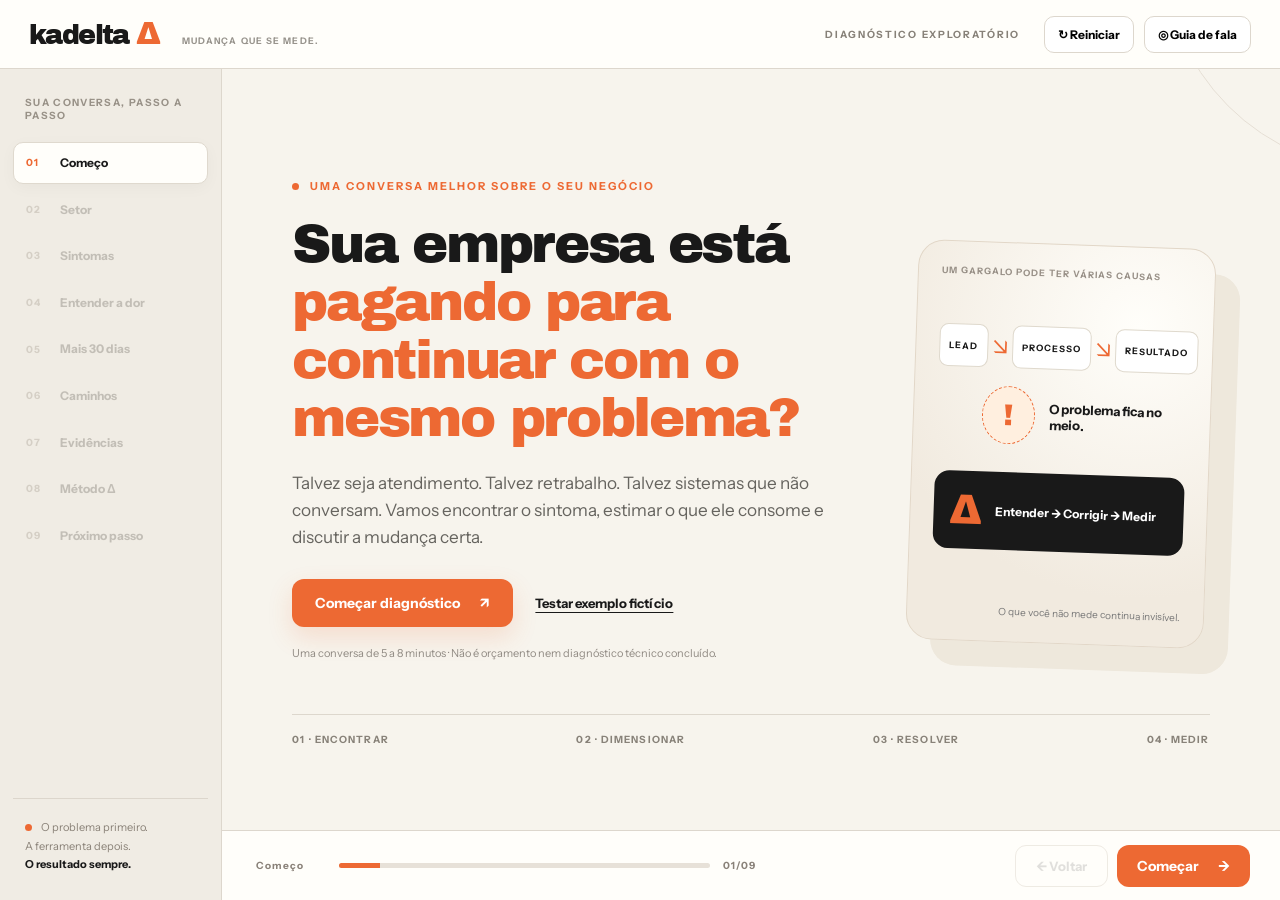
==== commit d37aac3e: "Melhora acessibilidade do guia de fala após testes de 90 cenários" ====
--- a/index.html
+++ b/index.html
@@ -21,7 +21,7 @@
       <div class="top-right">
         <span class="top-label">DIAGNÓSTICO EXPLORATÓRIO</span>
         <button type="button" class="tiny-button" id="restartTop" title="Reiniciar a apresentação">↻ <span>Reiniciar</span></button>
-        <button type="button" class="tiny-button" id="notesToggle" aria-expanded="false" aria-controls="notesPanel">◎ <span>Guia de fala</span></button>
+        <button type="button" class="tiny-button" id="notesToggle" aria-label="Abrir guia de fala" title="Guia de fala para o representante" aria-expanded="false" aria-controls="notesPanel">◎ <span>Guia de fala</span></button>
       </div>
     </header>
 
--- a/styles.css
+++ b/styles.css
@@ -0,0 +1,7 @@
+:root{--cream:#f7f4ed;--cream2:#eee9df;--ink:#191919;--orange:#ed6933;--orangeDark:#d85622;--line:#ddd7cd;--muted:#6e6c68;--white:#fffefa;--shadow:0 16px 60px rgba(29,27,23,.055);--display:'Archivo Black','Arial Black',sans-serif;--body:'Instrument Sans',Arial,sans-serif}
+*{box-sizing:border-box}html,body{margin:0;min-height:100%;background:var(--cream);color:var(--ink);font-family:var(--body);-webkit-font-smoothing:antialiased}body{overflow-x:hidden}button,input,select,textarea{font:inherit}button{cursor:pointer}button:disabled{cursor:not-allowed;opacity:.42}button:focus-visible,input:focus-visible,select:focus-visible,textarea:focus-visible,a:focus-visible{outline:3px solid var(--orange);outline-offset:3px}a{color:inherit}input,textarea,select{accent-color:var(--orange)}[hidden]{display:none!important}em{font-style:normal;color:var(--orange)}.app-shell{height:100dvh;min-height:640px;display:grid;grid-template-columns:222px minmax(0,1fr);grid-template-rows:69px minmax(0,1fr) 70px}.topbar{grid-column:1/-1;display:flex;align-items:center;justify-content:space-between;gap:20px;padding:0 29px;background:var(--white);border-bottom:1px solid var(--line);z-index:8}.brand{display:inline-flex;align-items:baseline;gap:6px;text-decoration:none;min-width:0}.brand-word{font:27px/1 var(--display);letter-spacing:-1.6px}.delta{color:var(--orange);font:32px/1 var(--display);margin-left:1px}.brand-sub{font-size:9px;font-weight:800;letter-spacing:1.1px;color:#98948d;margin-left:15px;white-space:nowrap}.top-right{display:flex;align-items:center;gap:10px}.top-label{font-size:10px;color:#878178;font-weight:800;letter-spacing:1.7px;margin-right:14px}.tiny-button{white-space:nowrap;border:1px solid var(--line);background:#fff;border-radius:10px;padding:10px 13px;font-size:12px;font-weight:800}.tiny-button:hover{border-color:var(--orange)}.sidebar{grid-row:2/4;background:#f0ece4;border-right:1px solid var(--line);padding:27px 13px 24px;overflow:auto;display:flex;flex-direction:column}.side-title{font-size:10px;letter-spacing:1.35px;font-weight:800;color:#989187;padding:0 12px;margin-bottom:20px}.step-nav{display:flex;flex-direction:column;gap:5px}.step-nav button{width:100%;display:flex;align-items:center;gap:12px;text-align:left;padding:12px;border:1px solid transparent;background:transparent;border-radius:10px;color:#858078;font-weight:700;font-size:12px;line-height:1.3}.step-nav button:hover{background:#e7e1d7;color:var(--ink)}.step-nav button.active{background:var(--white);border-color:#dfd9ce;color:var(--ink);box-shadow:0 4px 16px #00000009}.step-nav button.done{color:#4a4e49}.step-nav .number{font-size:10px;color:#b0a89c;font-weight:800;letter-spacing:.5px;min-width:22px}.step-nav button.active .number,.step-nav button.done .number{color:var(--orange)}.side-foot{margin-top:auto;border-top:1px solid #dcd6cc;padding:19px 12px 2px;color:#8a8278;font-size:11px;line-height:1.7}.side-foot b{color:var(--ink)}.mini-dot,.kicker-dot{display:inline-block;width:7px;height:7px;border-radius:50%;background:var(--orange);margin-right:7px}.main-stage{grid-row:2;overflow:auto;scrollbar-color:#c3beb5 transparent;scrollbar-width:thin;position:relative}.slide{display:none;min-height:100%;padding:clamp(34px,4.5vw,76px) clamp(26px,5.5vw,86px) 38px;position:relative;animation:slideIn .24s ease-out}.slide.active{display:block}.slide>*{position:relative;z-index:1}@keyframes slideIn{from{transform:translateY(9px);opacity:.65}to{transform:translateY(0);opacity:1}}.slide:after{content:'';position:absolute;width:440px;height:440px;right:-325px;top:-340px;border-radius:50%;border:1px solid #e6dfd5;pointer-events:none}.stage-kicker{color:var(--orange);font-size:11px;font-weight:800;letter-spacing:2px;text-transform:uppercase;margin-bottom:22px}.slide h1,.slide h2{font-family:var(--display);font-weight:400;line-height:1.07;letter-spacing:-2.3px;max-width:1030px;margin:0 0 21px}.slide h1{font-size:clamp(41px,4.25vw,74px)}.slide h2{font-size:clamp(34px,3.5vw,59px)}.lede,.hero-lead{font-size:clamp(16px,1.34vw,20px);color:#66645f;line-height:1.58;max-width:820px;margin:0 0 29px}.slide-hero{padding-top:clamp(40px,5vw,90px);display:none}.slide-hero.active{display:flex;flex-direction:column;justify-content:center}.hero-wrap{display:grid;grid-template-columns:minmax(0,1.4fr) minmax(260px,.75fr);align-items:center;gap:5vw}.hero-lead{max-width:670px}.hero-actions{display:flex;gap:12px;align-items:center;flex-wrap:wrap;margin-top:26px}.btn-primary,.btn-next{border:0;border-radius:12px;background:var(--orange);color:white;font-size:14px;font-weight:800;padding:15px 23px;display:inline-flex;gap:19px;align-items:center;justify-content:center;box-shadow:0 10px 25px #ed69332b}.btn-primary:hover,.btn-next:hover{background:var(--orangeDark)}.btn-quiet{border:0;background:transparent;color:var(--ink);font-size:13px;text-decoration:underline;text-underline-offset:4px;font-weight:800;padding:10px}.subline{color:#918b84;font-size:11px;line-height:1.5;margin-top:18px}.hero-visual{min-height:400px;border:1px solid #e2d7c8;background:radial-gradient(circle at 75% 20%,#fffefa,#f1eadf 70%);border-radius:26px;box-shadow:25px 25px 0 #eee8dc;display:flex;flex-direction:column;padding:23px;transform:rotate(2deg);position:relative}.visual-label{font-size:9px;font-weight:800;letter-spacing:1px;color:#999188}.visual-nodes{display:flex;align-items:center;gap:4px;margin-top:48px;justify-content:space-between}.visual-nodes span{display:grid;place-items:center;font-size:9px;letter-spacing:1px;font-weight:800;background:white;border:1px solid #dfd9cd;padding:15px 9px;border-radius:9px}.visual-nodes i{font-style:normal;color:var(--orange);font-size:24px}.visual-gap{display:flex;align-items:center;gap:14px;margin:18px 0 28px 18%;font-weight:800;font-size:13px}.gap-orbit{border-radius:50%;background:#ffefdf;border:1px dashed var(--orange);width:58px;height:58px;display:grid;place-items:center;font:30px var(--display);color:var(--orange)}.visual-fix{display:flex;align-items:center;gap:13px;border-radius:15px;background:var(--ink);color:#fff;padding:16px;font-size:12px;font-weight:700}.visual-fix b{font:42px var(--display);color:var(--orange)}.visual-footer{margin-top:auto;padding-top:22px;text-align:right;font-size:10px;color:#777}.hero-bottom-strip{border-top:1px solid var(--line);display:flex;justify-content:space-between;gap:8px;margin-top:42px;padding-top:18px;font-size:10px;letter-spacing:1.1px;font-weight:800;color:#888279}.sector-grid{display:grid;grid-template-columns:repeat(5,minmax(0,1fr));gap:12px;margin:30px 0}.choice-card{min-width:0;min-height:124px;border:1px solid #e2dbd1;background:var(--white);text-align:left;padding:19px 17px;border-radius:16px;display:flex;flex-direction:column;justify-content:space-between;gap:16px;transition:transform .15s,border-color .15s,background .15s;box-shadow:var(--shadow)}.choice-card:hover{transform:translateY(-2px);border-color:var(--orange)}.choice-card.selected{border:2px solid var(--orange);background:#fff5ec;padding:18px 16px}.choice-card .choice-icon{font-size:27px;color:var(--orange);line-height:1}.choice-card .choice-name{font-size:13px;font-weight:800;line-height:1.25}.mini-insight{border-left:3px solid var(--orange);padding:10px 17px;font-size:14px;color:#666;line-height:1.55;background:#ffffff8c}.symptom-grid{display:grid;grid-template-columns:repeat(3,minmax(0,1fr));gap:11px}.symptom-choice{border:1px solid #e2dbd0;background:var(--white);border-radius:15px;padding:19px;min-height:129px;text-align:left;display:flex;flex-direction:column;gap:11px;position:relative}.symptom-choice:hover{border-color:var(--orange)}.symptom-choice.selected{background:#fff4e9;border-color:var(--orange);box-shadow:inset 0 0 0 1px var(--orange)}.symptom-choice .sym-check{width:26px;height:26px;border-radius:8px;border:1px solid #d1c7bc;display:grid;place-items:center;font-size:15px;color:transparent}.symptom-choice.selected .sym-check{border-color:var(--orange);background:var(--orange);color:#fff}.symptom-choice strong{font-size:14px;line-height:1.35}.symptom-choice small{font-size:11px;color:#77716b;line-height:1.38}.selected-strip{display:flex;justify-content:space-between;gap:15px;margin-top:17px;font-size:12px;font-weight:800;color:#7c5341}.small-muted{font-weight:500;color:#908980}.priority-list{display:flex;flex-wrap:wrap;gap:8px;margin:15px 0 26px}.priority-choice{background:#fff;border:1px solid #e1d9cd;padding:11px 14px;border-radius:999px;color:#68645f;font-size:12px;font-weight:800}.priority-choice.active{background:var(--ink);border-color:var(--ink);color:#fff}.question-layout{display:grid;grid-template-columns:minmax(0,1fr) minmax(250px,.7fr);gap:19px}.question-panel,.symptom-explain{background:var(--white);border:1px solid #e2dcd3;border-radius:19px;padding:27px;box-shadow:var(--shadow)}.field-label{font-size:12px;font-weight:800;display:block;margin:0 0 9px}.field-input{width:100%;padding:13px 14px;background:#fff;border:1px solid #d9d2c7;border-radius:10px;color:var(--ink);margin:0 0 19px;min-height:46px;outline-color:var(--orange)}.field-textarea{min-height:115px;resize:vertical}.question-panel .field-input:last-child{margin-bottom:0}.symptom-explain{background:var(--ink);color:#fff;display:flex;flex-direction:column;justify-content:center}.micro-label{color:#f7a575;font-size:10px;letter-spacing:1.2px;font-weight:800}.symptom-explain h3{font:28px/1.17 var(--display);margin:23px 0 13px}.symptom-explain p{font-size:13px;line-height:1.6;color:#c9c9c5;margin:0}.diagnostic-cue{border-top:1px solid #474747;margin-top:30px;padding-top:18px;font-size:12px;color:#ffb58f;line-height:1.5}.impact-layout{display:grid;grid-template-columns:minmax(0,1fr) minmax(240px,.85fr);gap:18px;margin-top:31px}.impact-editor{border-radius:19px;border:1px solid #e2dcd3;background:var(--white);padding:21px;box-shadow:var(--shadow)}.impact-tabs{display:flex;flex-wrap:wrap;gap:7px;margin-bottom:24px}.impact-tab{border:1px solid #dfd8d0;background:#f2efe9;color:#6d6862;border-radius:9px;font-size:11px;font-weight:800;padding:10px 12px}.impact-tab.active{background:var(--ink);border-color:var(--ink);color:white}.mobile-result-brief{display:none}.calc-grid{display:grid;grid-template-columns:1fr 1fr;gap:15px}.calc-grid label{display:flex;flex-direction:column;font-size:12px;font-weight:800;line-height:1.45;gap:9px}.calc-grid label small{color:#888;font-weight:500}.calc-grid input{width:100%;min-height:46px;padding:10px 12px;border-radius:10px;border:1px solid #d9d2c7;background:#fff}.calc-disclaimer{color:#837d76;font-size:11px;line-height:1.6;margin:20px 0 0}.unknown-note{font-size:16px;line-height:1.7;color:#625f5a;padding:20px 5px}.impact-result{background:var(--ink);color:white;padding:28px;border-radius:19px;display:flex;flex-direction:column;justify-content:center;min-height:290px;position:relative;overflow:hidden}.impact-result:before{content:'Δ';position:absolute;color:#ffffff0c;font:210px var(--display);right:-33px;bottom:-65px}.result-brow{font-size:10px;font-weight:800;color:#ff9965;letter-spacing:1.6px}.result-number{font:clamp(28px,3vw,48px)/1.13 var(--display);margin:25px 0 15px;overflow-wrap:anywhere}.impact-result>p{font-size:15px;color:#ddd;line-height:1.55;margin:0 0 22px;max-width:410px}.result-foot{border-top:1px solid #ffffff31;padding-top:17px;color:#c2c0bb;font-size:11px;line-height:1.5}.impact-footer{margin-top:20px;font-size:15px;border-left:3px solid var(--orange);padding:12px 18px;background:#fff7ec;color:#5c554d;line-height:1.55}.recommendation-intro{background:#fff5ec;border:1px solid #f3d9c8;border-radius:13px;padding:13px 17px;font-size:14px;line-height:1.55;margin-bottom:20px}.recommendation-grid{display:grid;grid-template-columns:repeat(3,minmax(0,1fr));gap:12px}.reco-card{min-width:0;background:var(--white);border:1px solid #ddd6cb;border-radius:16px;text-align:left;padding:22px;min-height:193px;display:flex;flex-direction:column;align-items:flex-start;gap:11px}.reco-card.selected{border:2px solid var(--orange);padding:21px;background:#fff5eb}.reco-card:hover{border-color:var(--orange)}.reco-mark{font-size:24px;color:var(--orange)}.reco-top{display:flex;gap:9px;align-items:center;justify-content:space-between;width:100%}.reco-rank{font-size:9px;color:#8c6d51;letter-spacing:.6px;font-weight:800}.reco-card h3{font-size:17px;line-height:1.25;margin:0}.reco-card p{font-size:12px;color:#77716b;line-height:1.5;margin:0}.reco-card .reco-select{font-size:11px;font-weight:800;color:var(--orange);margin-top:auto}.explain-logic{margin-top:17px;padding:17px 20px;background:#eee9df;border-radius:12px;font-size:12px;color:#6d655d;line-height:1.6}.research-grid{display:grid;grid-template-columns:repeat(3,1fr);gap:12px}.research-card{background:var(--white);border:1px solid #e3dcd1;border-radius:17px;padding:25px;display:flex;flex-direction:column;min-height:252px}.research-card.featured{background:var(--ink);color:#fff;border-color:var(--ink)}.research-card .data-origin{font-size:10px;text-transform:uppercase;letter-spacing:1.1px;font-weight:800;color:#a16b49}.research-card.featured .data-origin{color:#f3a074}.research-card .stat{font:clamp(41px,3.4vw,65px)/1 var(--display);letter-spacing:-1px;color:var(--orange);margin:19px 0 15px}.research-card h3{font-size:15px;margin:0 0 10px;line-height:1.4}.research-card p{font-size:12px;line-height:1.55;color:#736e67;margin:0 0 16px}.research-card.featured p{color:#cdc8c3}.research-card small{font-size:10px;color:#928980;margin-top:auto;line-height:1.5}.research-card.featured small{color:#aaa}.research-caution{margin-top:21px;background:#eee7dc;border-radius:13px;padding:15px 20px;font-size:13px;color:#686159;line-height:1.55}.text-link{margin:19px 0;border:0;background:transparent;color:var(--orangeDark);font-size:12px;font-weight:800;padding:6px 0;text-decoration:underline;text-underline-offset:3px}.method-grid{display:grid;grid-template-columns:repeat(3,minmax(0,1fr));gap:11px;margin:24px 0}.method-step{border:1px solid #e0d8cc;background:var(--white);border-radius:14px;min-height:110px;padding:18px;display:flex;flex-direction:column;text-align:left;justify-content:space-between}.method-step:hover,.method-step.active{border-color:var(--orange)}.method-step.active{background:#fff4e9;box-shadow:inset 0 0 0 1px var(--orange)}.method-step small{font:25px var(--display);color:var(--orange)}.method-step strong{font-size:13px}.method-detail{background:var(--ink);border-radius:15px;padding:20px 25px;color:white}.method-detail b{font-size:16px}.method-detail p{color:#c7c5c1;font-size:13px;line-height:1.6;margin:9px 0 0}.method-note{color:#77706b;font-size:12px;line-height:1.5;margin-top:15px}.summary-layout{display:grid;grid-template-columns:minmax(0,1.1fr) minmax(280px,.75fr);gap:17px;margin-top:20px}.summary-card{background:var(--white);border:1px solid #e3dbcf;border-radius:20px;padding:27px;box-shadow:var(--shadow)}.summary-top{display:flex;justify-content:space-between;align-items:center;font-size:11px;letter-spacing:1px;color:#888077;font-weight:800;border-bottom:1px solid var(--line);padding-bottom:14px}.delta-text{font:38px var(--display);color:var(--orange)}.summary-row{margin-top:17px}.summary-row small{display:block;color:#8a837a;font-size:10px;font-weight:800;text-transform:uppercase;letter-spacing:1px;margin-bottom:6px}.summary-row b{display:block;font-size:15px;line-height:1.4;overflow-wrap:anywhere}.summary-row p{font-size:13px;line-height:1.5;color:#68635d;margin:0;white-space:pre-wrap;overflow-wrap:anywhere}.summary-chips{display:flex;gap:6px;flex-wrap:wrap;margin-top:5px}.summary-chip{font-size:11px;font-weight:800;padding:6px 9px;border-radius:30px;background:#fff0e4;color:#b34c19;border:1px solid #f2d2bb}.summary-actions{background:#eee9df;border-radius:20px;padding:25px}.summary-actions h3{font:23px/1.16 var(--display);margin:0 0 12px}.summary-actions>p{font-size:13px;line-height:1.55;color:#6a645d;margin:0 0 21px}.optional{color:#918980;font-weight:400}.summary-actions .field-input{margin-bottom:12px}.summary-buttons{display:grid;grid-template-columns:1fr 1fr;gap:8px;margin-top:5px}.summary-buttons .btn-primary{grid-column:span 2;width:100%}.btn-outline{border:1px solid #cac0b4;color:#3a3937;font-size:12px;font-weight:800;padding:12px 10px;border-radius:10px;background:#fff}.btn-outline:hover{border-color:var(--orange)}.privacy-note{font-size:11px!important;color:#817a72!important;margin-top:17px!important}.bottom-spacer{height:0}.bottom-bar{grid-column:2;grid-row:3;border-top:1px solid var(--line);background:var(--white);display:flex;align-items:center;justify-content:space-between;gap:20px;padding:10px 30px 10px 34px;z-index:7}.progress-wrap{display:flex;align-items:center;gap:13px;flex:1;max-width:500px}.progress-wrap span{font-size:10px;color:#8a8279;letter-spacing:1px;font-weight:800;white-space:nowrap}.progress-wrap #stepCurrent{min-width:70px}.progress-track{height:5px;border-radius:50px;overflow:hidden;background:#e7e1d8;width:100%}.progress-fill{height:100%;width:11.11%;background:var(--orange);transition:width .22s}.bottom-controls{display:flex;gap:9px}.btn-back{padding:12px 20px;font-size:13px;font-weight:800;border:1px solid #d9d1c5;background:transparent;border-radius:11px;white-space:nowrap}.btn-next{min-width:133px;box-shadow:none;padding:12px 17px;white-space:nowrap}.notes-panel{position:fixed;z-index:20;right:0;top:0;width:min(430px,100%);height:100dvh;overflow:auto;background:#191919;color:white;box-shadow:-18px 0 55px #0004;padding:27px}.notes-head{display:flex;justify-content:space-between;gap:10px;align-items:start;padding-bottom:20px;border-bottom:1px solid #444}.notes-head small,.notes-say small{color:#f39a68;letter-spacing:1.3px;font-size:10px;font-weight:800}.notes-head h3{font:22px/1.2 var(--display);margin:7px 0 0}.close-icon{border:0;background:#ffffff15;color:inherit;border-radius:8px;padding:10px 13px}.notes-panel>p{color:#c6c4c1;font-size:14px;line-height:1.6;margin-top:25px}.notes-say{padding:20px;background:#ffffff12;border:1px solid #444;border-radius:12px;margin-top:18px}.notes-say p{font-size:16px;line-height:1.6;margin-bottom:0}.notes-tip{font-size:13px;line-height:1.65;border-left:2px solid var(--orange);margin-top:24px;padding-left:15px;color:#e3c2ab}.notes-bottom{font-size:12px!important;color:#aba7a1!important;border-top:1px solid #444;padding-top:22px}.sources-dialog{border:1px solid #e7dfd4;border-radius:19px;padding:30px;background:var(--white);color:var(--ink);width:min(700px,calc(100% - 24px));max-height:86dvh;box-shadow:0 30px 90px #0004}.sources-dialog::backdrop{background:#181818aa}.dialog-heading{display:flex;align-items:center;justify-content:space-between}.dialog-heading h3{font:26px var(--display);margin:0}.sources-dialog>.dialog-heading .close-icon{color:var(--ink);background:#eee8df}.sources-dialog>p{font-size:13px;color:#68645f;line-height:1.6}.sources-list>div{padding:15px 0;border-bottom:1px solid var(--line)}.sources-list b{font-size:13px}.sources-list p{font-size:12px;color:#68635c;line-height:1.5;margin:8px 0}.sources-list a{font-size:12px;color:var(--orangeDark);font-weight:800}.sources-dialog .btn-primary{margin-top:24px}.toast{position:fixed;z-index:25;bottom:90px;left:50%;transform:translateX(-50%);padding:12px 20px;background:#222;color:white;border-radius:11px;font-size:13px;font-weight:800;box-shadow:0 10px 24px #0003;max-width:90vw;text-align:center}
+@media(max-width:1180px){.sector-grid{grid-template-columns:repeat(4,minmax(0,1fr))}.hero-wrap{gap:30px}.brand-sub{display:none}.slide{padding:40px 35px}.slide h1{font-size:clamp(35px,4vw,57px)}.research-card{padding:18px}}
+@media(max-width:850px){.app-shell{grid-template-columns:1fr;grid-template-rows:58px minmax(0,1fr) 73px;min-height:100dvh}.sidebar{display:none}.topbar{grid-column:1;padding:0 18px}.brand-word{font-size:23px}.delta{font-size:27px}.top-label{display:none}.top-right{gap:5px}.tiny-button{font-size:12px;padding:8px}.tiny-button span{display:none}.main-stage{grid-column:1;grid-row:2}.bottom-bar{grid-column:1;grid-row:3;padding:9px 15px}.slide{padding:36px 23px 45px}.hero-wrap{grid-template-columns:1fr}.hero-visual{display:none}.slide-hero{justify-content:flex-start}.slide h1{font-size:clamp(39px,7vw,63px)}.slide h2{font-size:clamp(33px,5.2vw,52px)}.sector-grid{grid-template-columns:repeat(3,minmax(0,1fr))}.symptom-grid,.recommendation-grid{grid-template-columns:repeat(2,minmax(0,1fr))}.question-layout,.impact-layout,.summary-layout{grid-template-columns:1fr}.research-grid{grid-template-columns:repeat(3,minmax(0,1fr))}.research-card{min-height:220px}.result-number{font-size:40px}.hero-bottom-strip{margin-top:40px}}
+@media(max-width:560px){.slide{padding:28px 17px 35px}.slide h1,.slide h2{letter-spacing:-1.5px}.slide h1{font-size:clamp(36px,9vw,47px)}.slide h2{font-size:clamp(31px,7.7vw,43px)}.stage-kicker{font-size:9px;letter-spacing:1.4px;margin-bottom:17px}.lede,.hero-lead{font-size:15px;line-height:1.53;margin-bottom:23px}.hero-actions{align-items:stretch;flex-direction:column}.hero-actions button{width:100%}.hero-bottom-strip{flex-wrap:wrap;gap:13px;font-size:9px}.sector-grid{grid-template-columns:repeat(2,minmax(0,1fr));gap:9px}.choice-card{min-height:104px;padding:14px}.choice-card.selected{padding:13px}.choice-card .choice-name{font-size:12px}.symptom-grid,.recommendation-grid{grid-template-columns:1fr;gap:9px}.symptom-choice{min-height:83px;display:grid;grid-template-columns:28px 1fr;align-items:center;gap:5px 12px;padding:14px}.symptom-choice strong{font-size:13px}.symptom-choice small{grid-column:2}.selected-strip{align-items:flex-start;flex-direction:column;gap:6px}.question-panel,.symptom-explain,.summary-card,.summary-actions{padding:19px}.priority-list{margin:10px 0 20px}.priority-choice{border-radius:10px}.impact-editor{padding:15px}.mobile-result-brief{display:block;background:#fff0e4;border:1px solid #f4d4bf;border-radius:10px;color:#a94d21;font-size:13px;font-weight:800;line-height:1.4;padding:11px 12px;margin:-10px 0 18px}.impact-tabs{gap:5px}.impact-tab{font-size:10px;padding:9px}.calc-grid{grid-template-columns:1fr}.impact-result{padding:21px;min-height:235px}.result-number{font-size:34px;margin:17px 0}.research-grid{grid-template-columns:1fr}.research-card{min-height:auto;padding:18px}.research-card .stat{font-size:52px;margin:11px 0}.research-card p{margin-bottom:8px}.method-grid{grid-template-columns:repeat(2,1fr);gap:8px}.method-step{min-height:100px}.summary-buttons{grid-template-columns:1fr}.summary-buttons .btn-primary{grid-column:1}.progress-wrap{gap:6px;max-width:95px}.progress-wrap #stepCurrent{display:none}.progress-wrap span{font-size:9px}.btn-back{padding:11px 13px}.btn-next{min-width:114px;font-size:12px;padding:12px 10px}.bottom-controls{gap:6px}.bottom-bar{gap:8px}.toast{bottom:85px}}
+@media(prefers-reduced-motion:reduce){*,*:before,*:after{animation-duration:0ms!important;transition:none!important;scroll-behavior:auto!important}}
+@media print{body{background:white!important}.topbar,.sidebar,.bottom-bar,.notes-panel,.hero-bottom-strip,.summary-actions,.slide:not([data-step="8"]),.sources-dialog{display:none!important}.app-shell{height:auto;display:block}.main-stage{overflow:visible!important}.slide[data-step="8"]{display:block!important;padding:10mm 8mm!important}.summary-layout{display:block!important}.summary-card{border:1px solid #bbb!important;box-shadow:none!important;max-width:100%;break-inside:avoid}.slide:after{display:none!important}.summary-card .summary-row{break-inside:avoid}a{color:#000}.privacy-note{display:none}}
